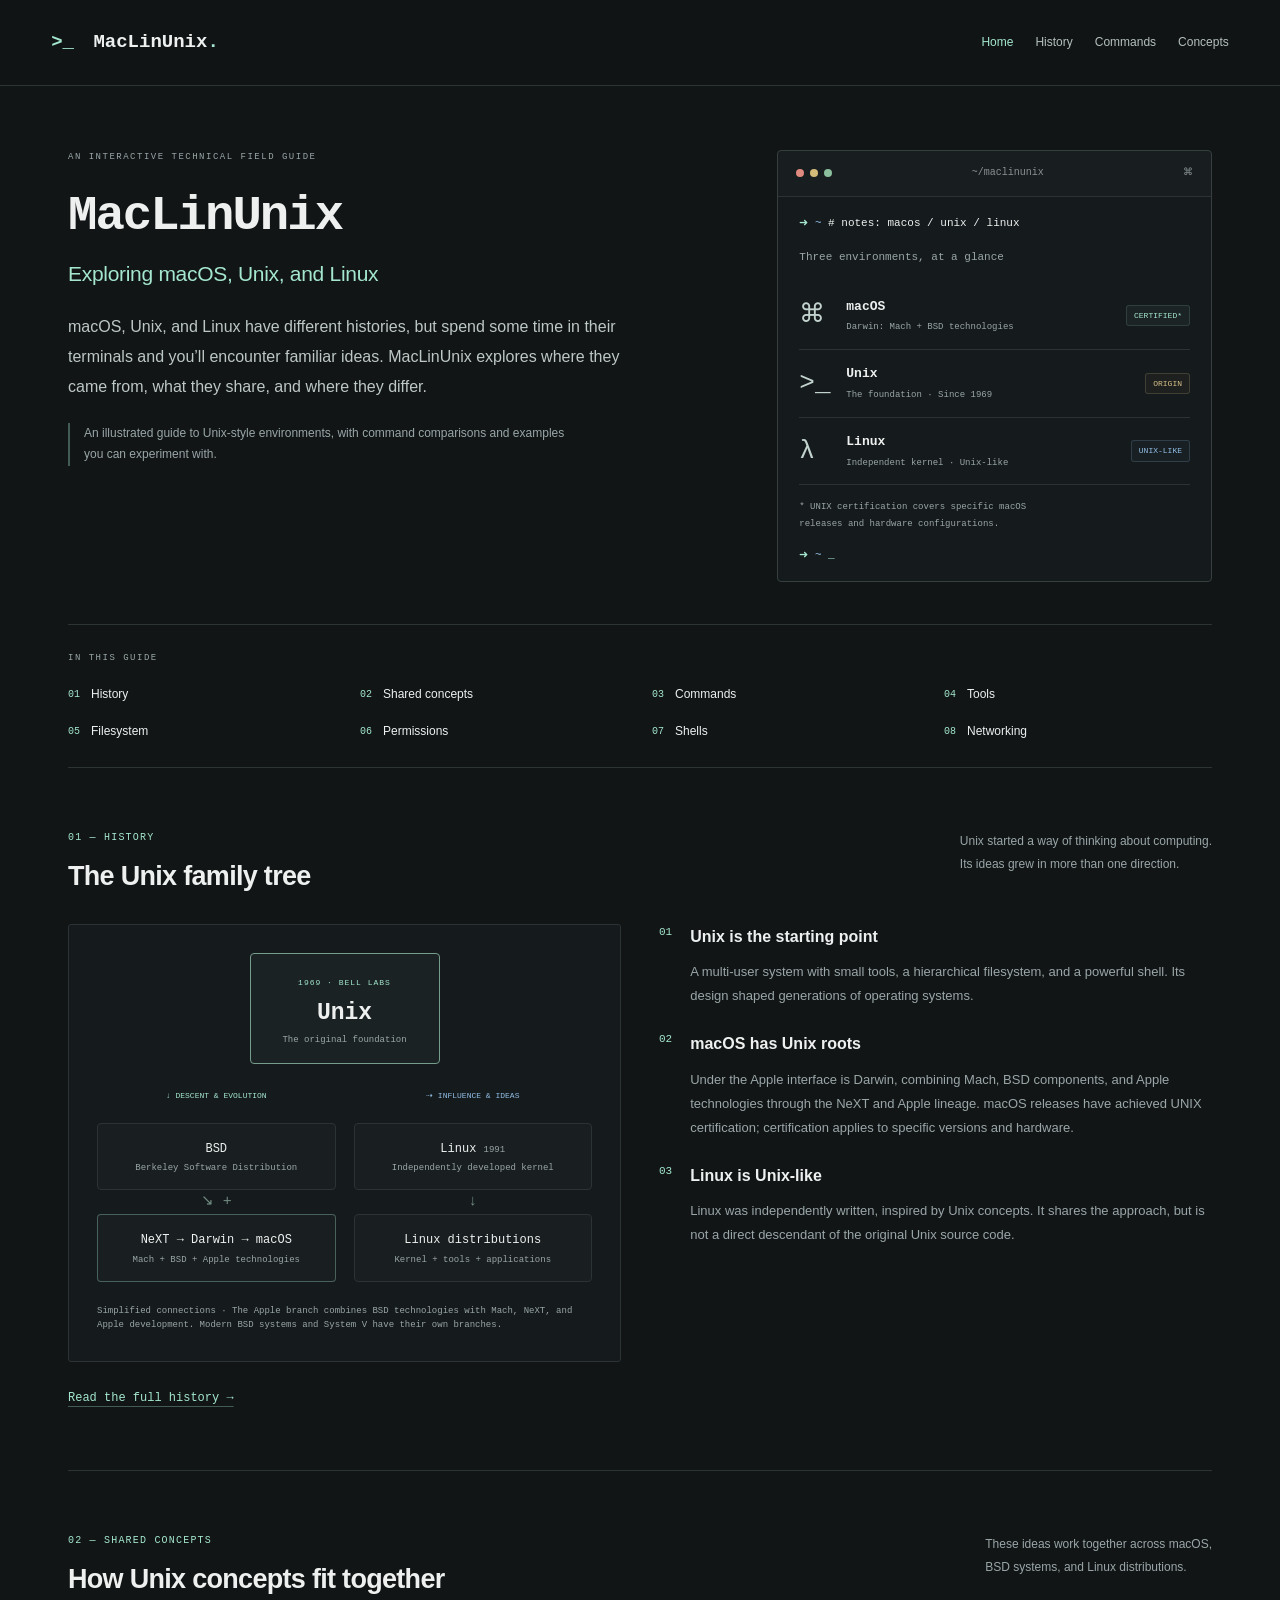
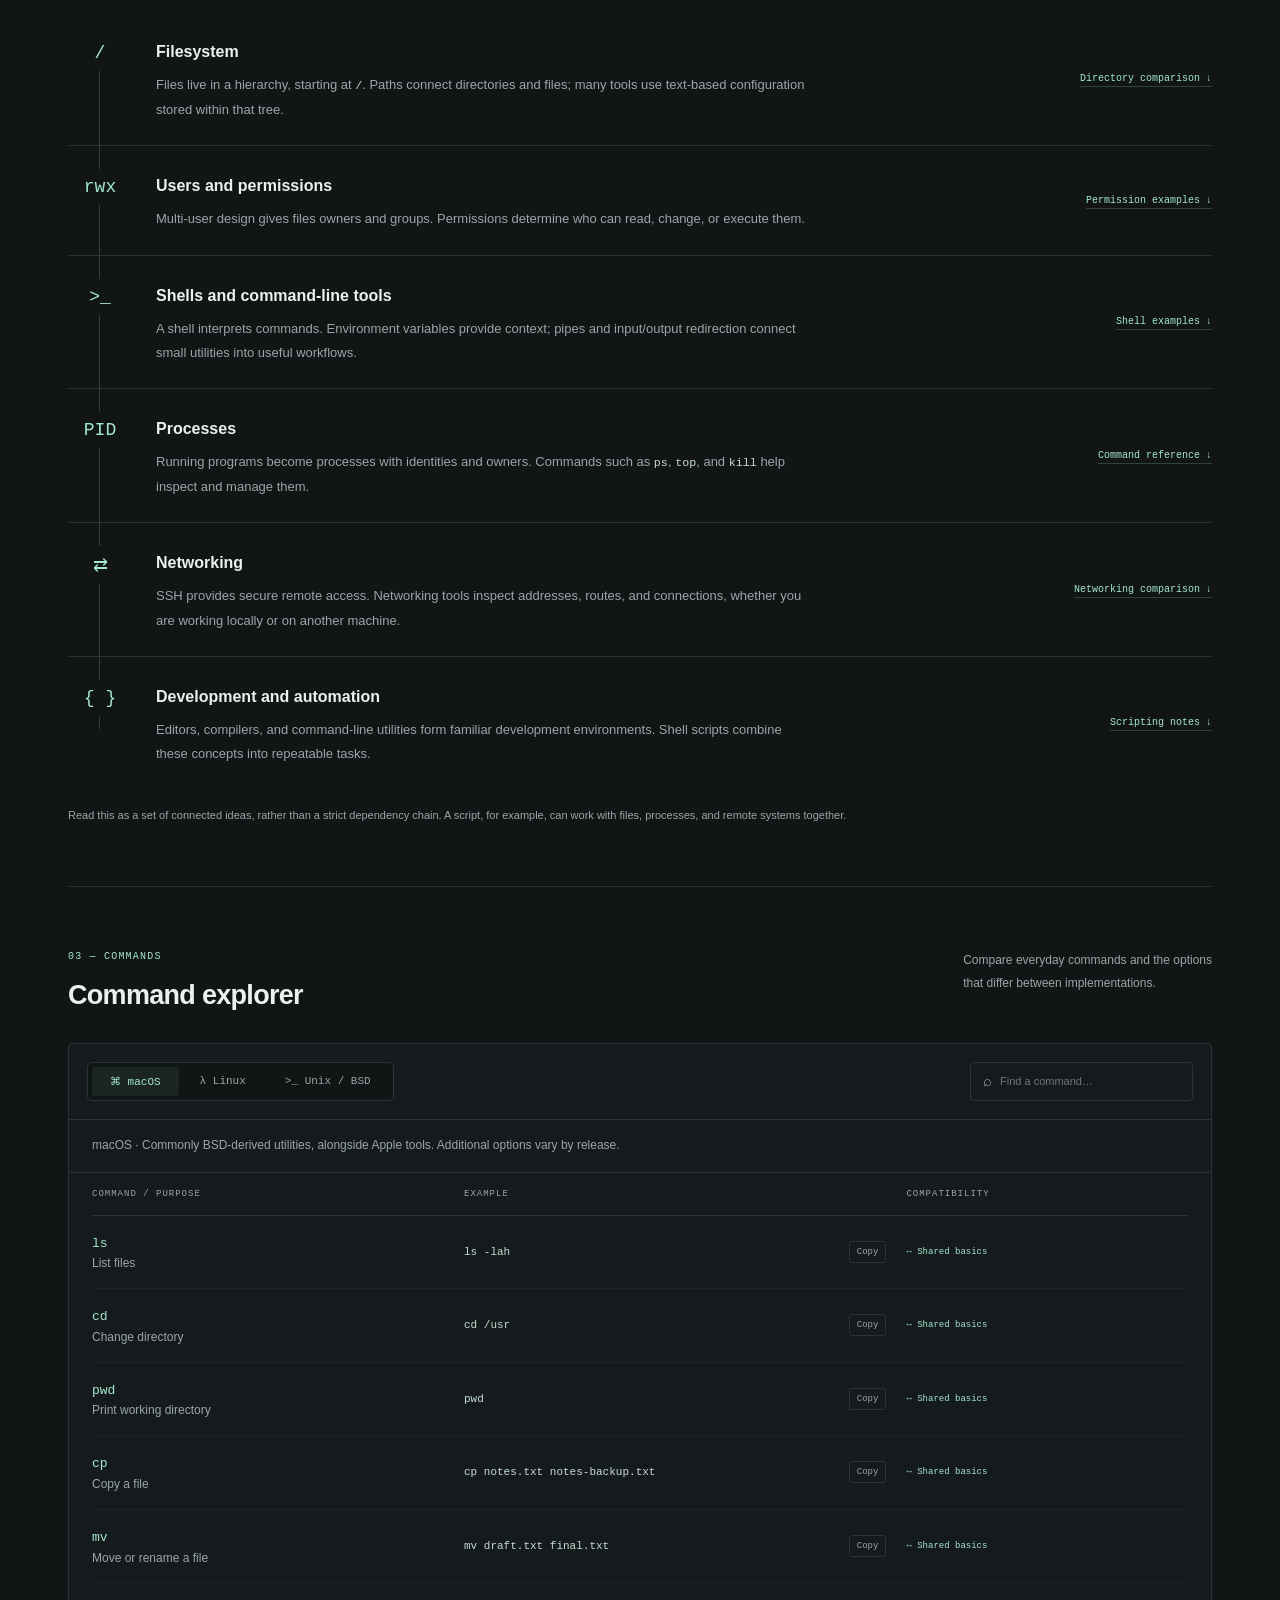
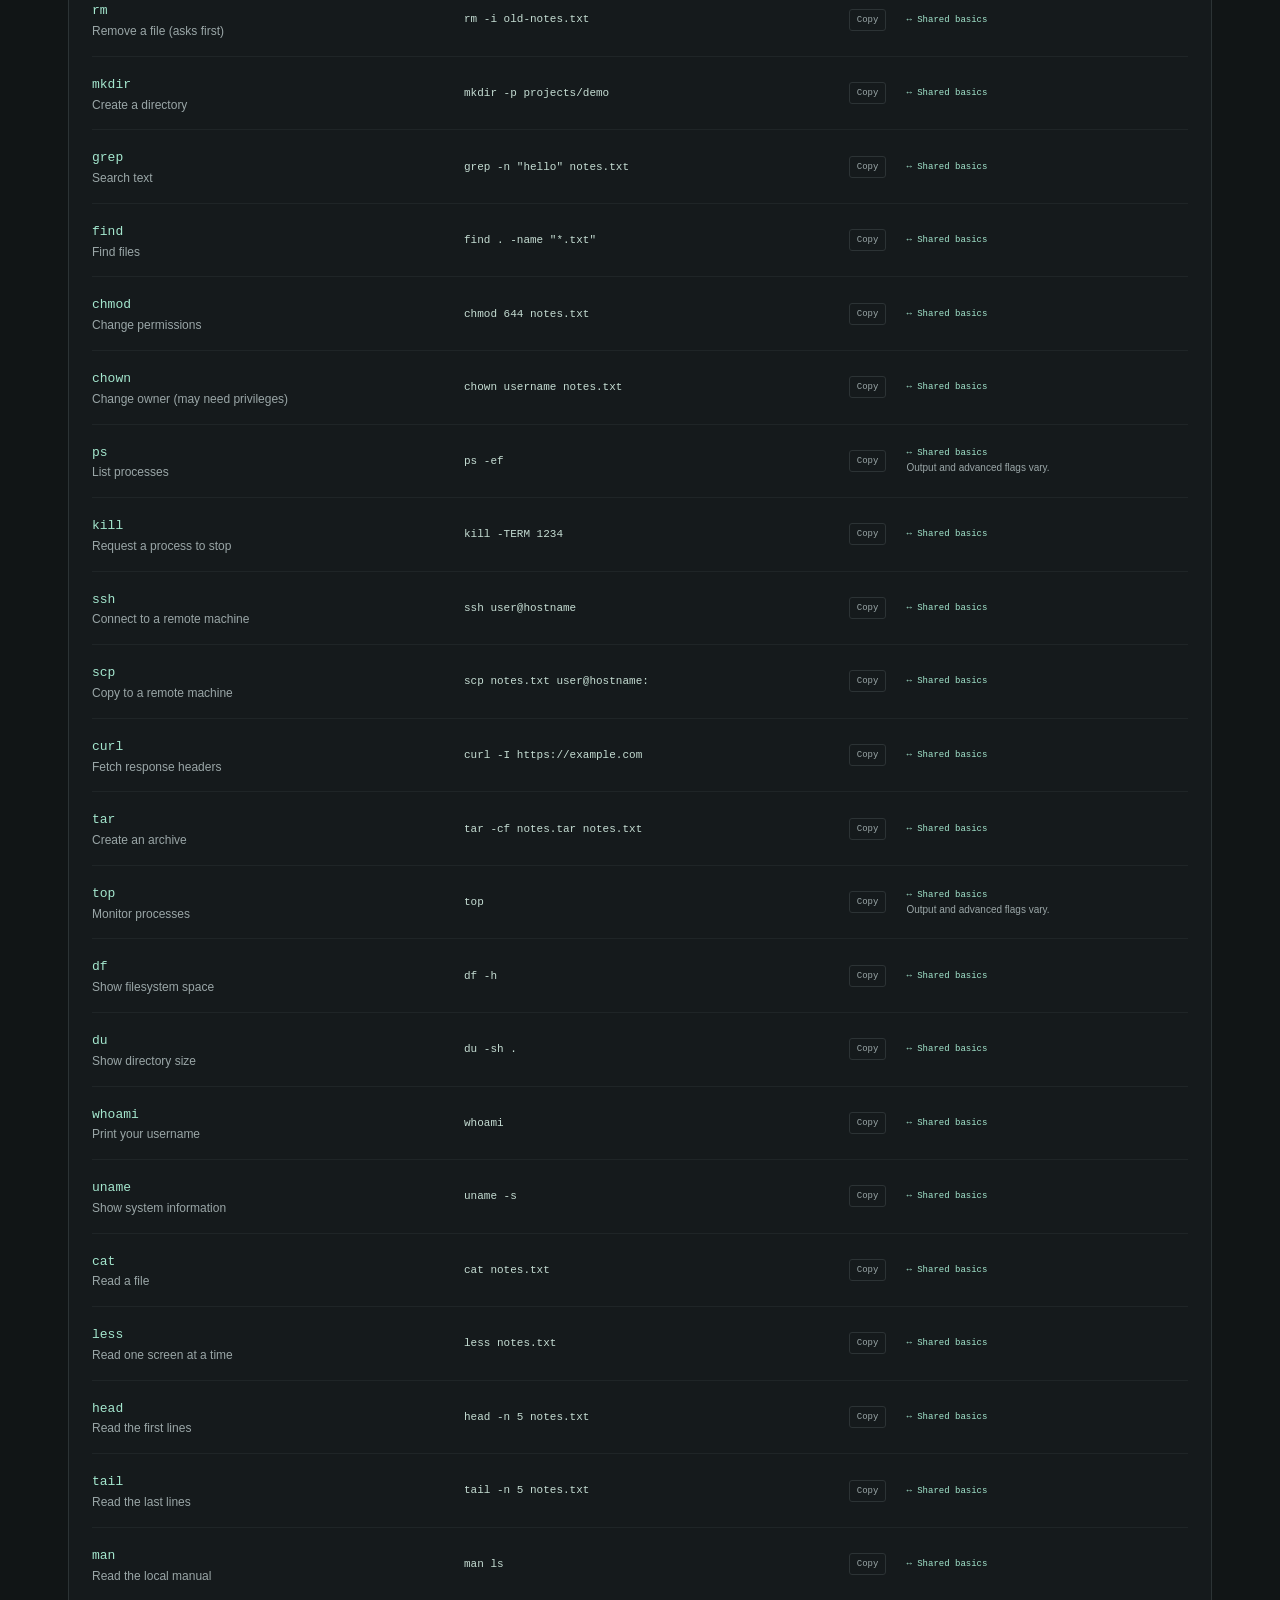
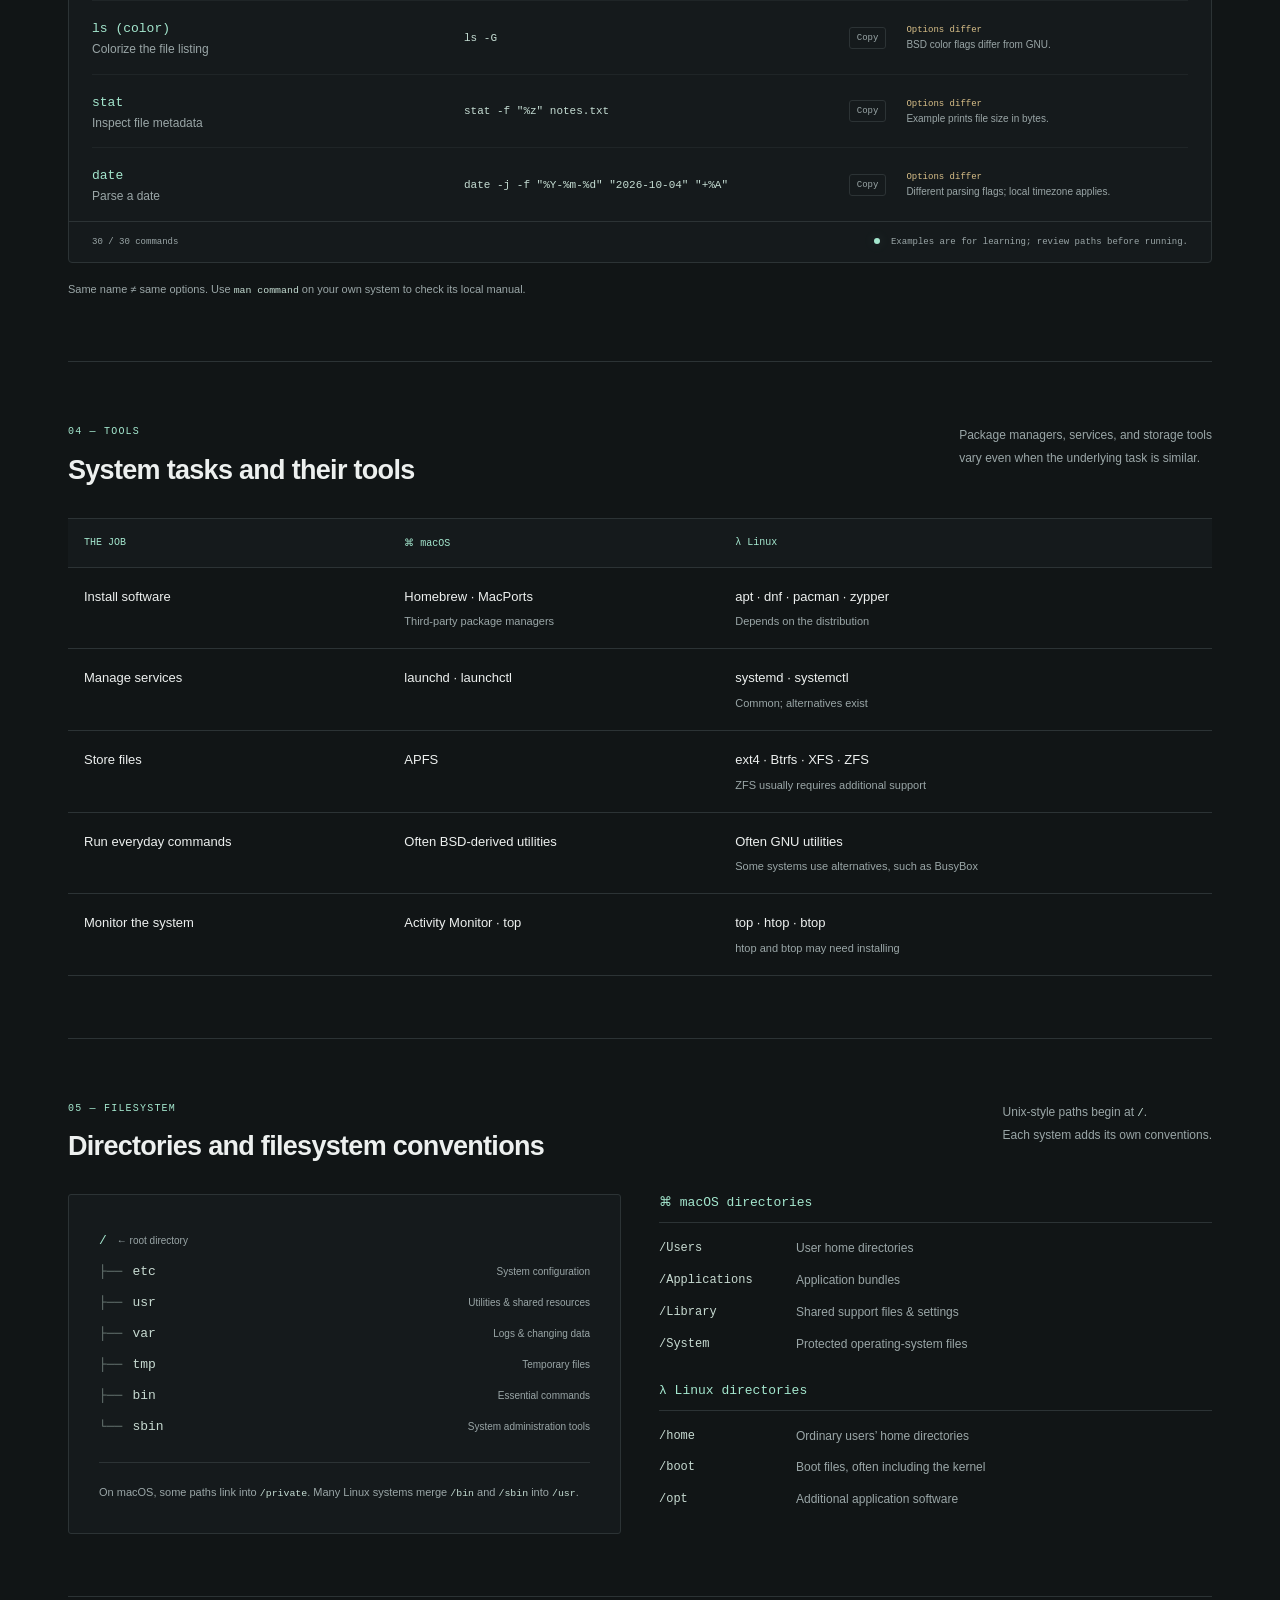
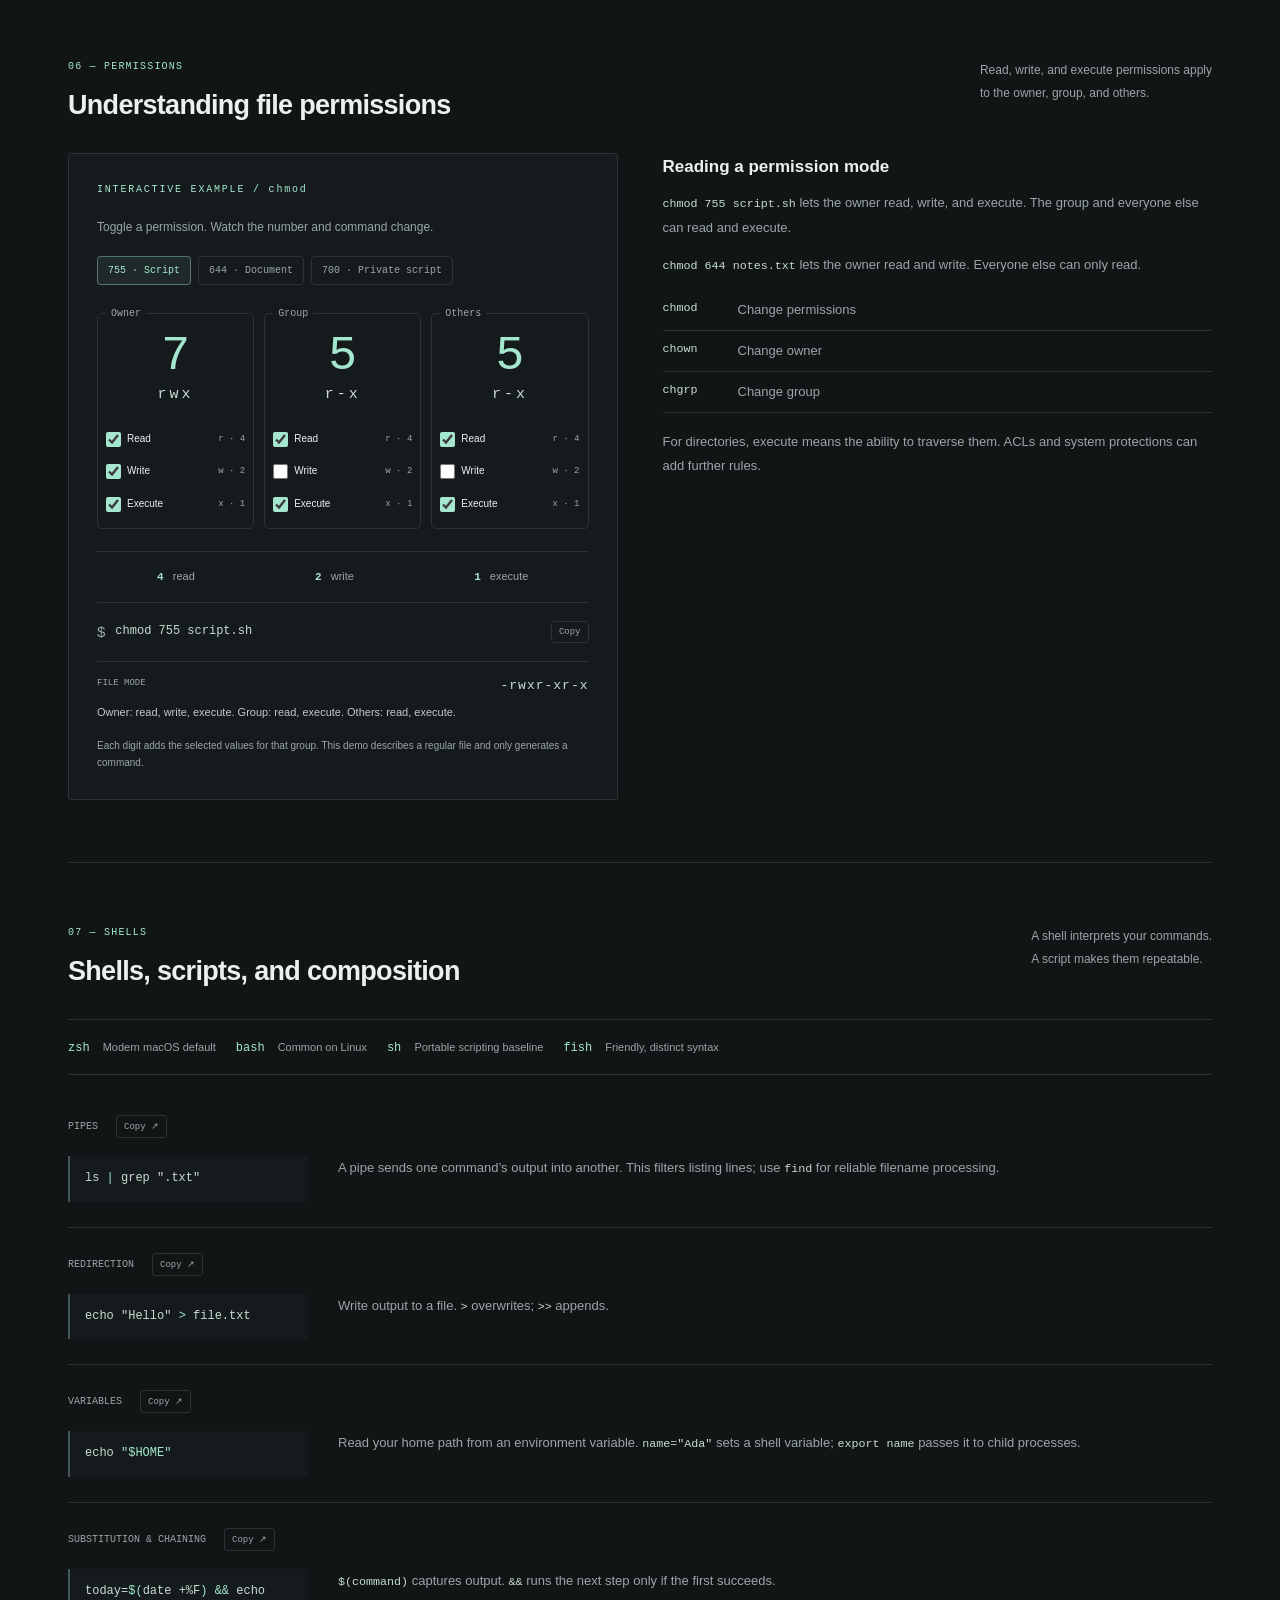
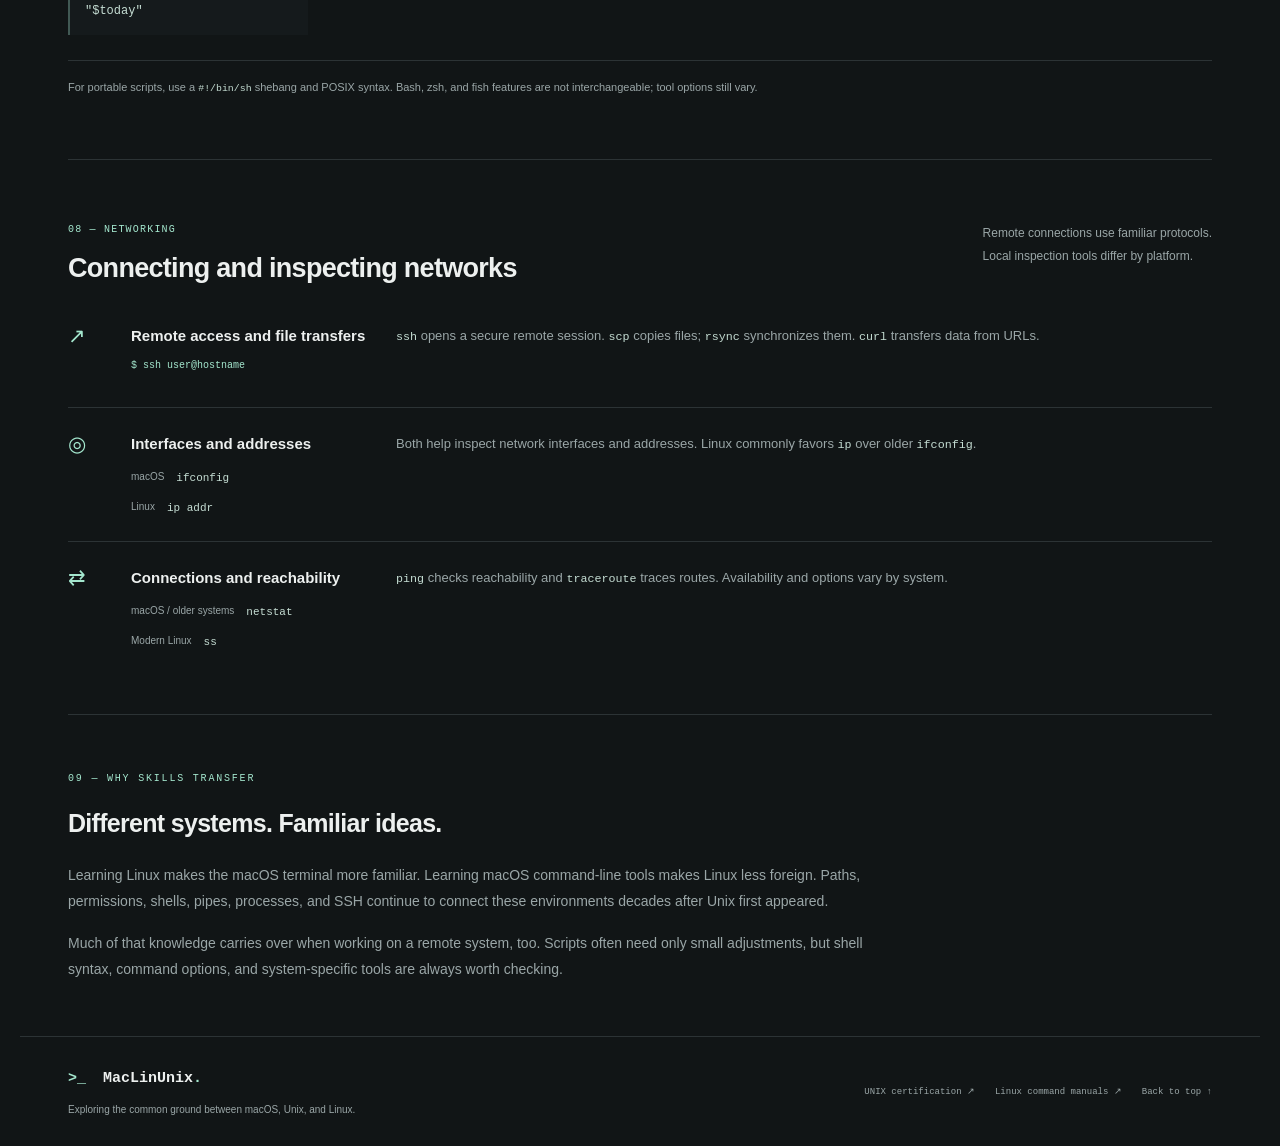
==== index.html @ 7e128a32 "Initial MacLinUnix site" ====
<!doctype html>
<html lang="en">
<head><meta charset="UTF-8"><meta name="viewport" content="width=device-width, initial-scale=1"><meta name="description" content="Explore the shared DNA of macOS, Unix, and Linux. An approachable guide to commands, filesystems, shells, and permissions."><title>MacLinUnix — Exploring macOS, Unix, and Linux</title><link rel="stylesheet" href="style.css"><script src="script.js" defer></script></head>
<body>
<a class="skip" href="#main">Skip to content</a>
<header><a class="brand" href="index.html"><span class="brand-icon">&gt;_</span> MacLinUnix<span class="brand-dot">.</span></a><button class="menu" aria-expanded="false" aria-controls="navigation">Menu <span>☰</span></button><nav id="navigation" aria-label="Main navigation"><a href="index.html" aria-current="page">Home</a><a href="history.html">History</a><a href="index.html#commands">Commands</a><a href="index.html#shared">Concepts</a></nav></header>
<main id="main">

<section id="home" class="hero"><div class="hero-copy"><p class="eyebrow">AN INTERACTIVE TECHNICAL FIELD GUIDE</p><h1>MacLinUnix</h1><p class="hero-subtitle">Exploring macOS, Unix, and Linux</p><p class="hero-description">macOS, Unix, and Linux have different histories, but spend some time in their terminals and you’ll encounter familiar ideas. MacLinUnix explores where they came from, what they share, and where they differ.</p><p class="intro-note">An illustrated guide to Unix-style environments, with command comparisons and examples you can experiment with.</p></div><div class="terminal"><div class="terminal-bar"><span class="traffic"><i></i><i></i><i></i></span><span>~/maclinunix</span><span>⌘</span></div><div class="terminal-content"><p><span class="mint">➜</span> <span class="blue">~</span> # notes: macos / unix / linux</p><p class="muted">Three environments, at a glance</p><div class="terminal-system"><span class="system-symbol">⌘</span><div><strong>macOS</strong><small>Darwin: Mach + BSD technologies</small></div><span class="tag">CERTIFIED*</span></div><div class="terminal-system"><span class="system-symbol">&gt;_</span><div><strong>Unix</strong><small>The foundation · Since 1969</small></div><span class="tag amber">ORIGIN</span></div><div class="terminal-system"><span class="system-symbol">λ</span><div><strong>Linux</strong><small>Independent kernel · Unix-like</small></div><span class="tag blue-tag">UNIX-LIKE</span></div><div class="terminal-result"><span class="muted">* UNIX certification covers specific macOS<br>  releases and hardware configurations.</span></div><p><span class="mint">➜</span> <span class="blue">~</span> <span class="cursor">_</span></p></div></div></section>

<nav class="guide-contents" aria-label="Guide chapters"><span class="contents-label">IN THIS GUIDE</span><ol><li><a href="#history"><span>01</span> History</a></li><li><a href="#shared"><span>02</span> Shared concepts</a></li><li><a href="#commands"><span>03</span> Commands</a></li><li><a href="#tools"><span>04</span> Tools</a></li><li><a href="#filesystem"><span>05</span> Filesystem</a></li><li><a href="#permissions"><span>06</span> Permissions</a></li><li><a href="#shells"><span>07</span> Shells</a></li><li><a href="#networking"><span>08</span> Networking</a></li></ol></nav>
<section id="history"><div class="section-heading"><div><p class="eyebrow">01 — HISTORY</p><h2>The Unix family tree</h2></div><p>Unix started a way of thinking about computing.<br>Its ideas grew in more than one direction.</p></div><div class="history-grid"><div class="family"><div class="tree-root"><span>1969 · BELL LABS</span><strong>Unix</strong><small>The original foundation</small></div><div class="tree-branches"><div class="branch"><span class="branch-label">↓ DESCENT & EVOLUTION</span><div class="tree-node"><strong>BSD</strong><small>Berkeley Software Distribution</small></div><div class="tree-arrow" aria-label="BSD technologies combined with Mach and Apple technologies">↘ +</div><div class="tree-node apple"><strong>NeXT → Darwin → macOS</strong><small>Mach + BSD + Apple technologies</small></div></div><div class="branch"><span class="branch-label dotted">⇢ INFLUENCE & IDEAS</span><div class="tree-node"><strong>Linux <span class="tiny">1991</span></strong><small>Independently developed kernel</small></div><div class="tree-arrow">↓</div><div class="tree-node"><strong>Linux distributions</strong><small>Kernel + tools + applications</small></div></div></div><p class="diagram-note">Simplified connections · The Apple branch combines BSD technologies with Mach, NeXT, and Apple development. Modern BSD systems and System V have their own branches.</p></div><div class="history-notes"><article><span class="number">01</span><div><h3>Unix is the starting point</h3><p>A multi-user system with small tools, a hierarchical filesystem, and a powerful shell. Its design shaped generations of operating systems.</p></div></article><article><span class="number">02</span><div><h3>macOS has Unix roots</h3><p>Under the Apple interface is Darwin, combining Mach, BSD components, and Apple technologies through the NeXT and Apple lineage. macOS releases have achieved UNIX certification; certification applies to specific versions and hardware.</p></div></article><article><span class="number">03</span><div><h3>Linux is Unix-like</h3><p>Linux was independently written, inspired by Unix concepts. It shares the approach, but is not a direct descendant of the original Unix source code.</p></div></article></div></div><p class="history-more"><a class="reading-link" href="history.html">Read the full history →</a></p></section>


<section id="shared"><div class="section-heading"><div><p class="eyebrow">02 — SHARED CONCEPTS</p><h2>How Unix concepts fit together</h2></div><p>These ideas work together across macOS,<br>BSD systems, and Linux distributions.</p></div><ol class="concept-flow"><li><span class="concept-mark" aria-hidden="true">/</span><div><h3>Filesystem</h3><p>Files live in a hierarchy, starting at <code>/</code>. Paths connect directories and files; many tools use text-based configuration stored within that tree.</p></div><a href="#filesystem">Directory comparison ↓</a></li><li><span class="concept-mark" aria-hidden="true">rwx</span><div><h3>Users and permissions</h3><p>Multi-user design gives files owners and groups. Permissions determine who can read, change, or execute them.</p></div><a href="#permissions">Permission examples ↓</a></li><li><span class="concept-mark" aria-hidden="true">&gt;_</span><div><h3>Shells and command-line tools</h3><p>A shell interprets commands. Environment variables provide context; pipes and input/output redirection connect small utilities into useful workflows.</p></div><a href="#shells">Shell examples ↓</a></li><li><span class="concept-mark" aria-hidden="true">PID</span><div><h3>Processes</h3><p>Running programs become processes with identities and owners. Commands such as <code>ps</code>, <code>top</code>, and <code>kill</code> help inspect and manage them.</p></div><a href="#commands">Command reference ↓</a></li><li><span class="concept-mark" aria-hidden="true">⇄</span><div><h3>Networking</h3><p>SSH provides secure remote access. Networking tools inspect addresses, routes, and connections, whether you are working locally or on another machine.</p></div><a href="#networking">Networking comparison ↓</a></li><li><span class="concept-mark" aria-hidden="true">{ }</span><div><h3>Development and automation</h3><p>Editors, compilers, and command-line utilities form familiar development environments. Shell scripts combine these concepts into repeatable tasks.</p></div><a href="#shells">Scripting notes ↓</a></li></ol><p class="footnote">Read this as a set of connected ideas, rather than a strict dependency chain. A script, for example, can work with files, processes, and remote systems together.</p></section>

<section id="commands"><div class="section-heading"><div><p class="eyebrow">03 — COMMANDS</p><h2>Command explorer</h2></div><p>Compare everyday commands and the options<br>that differ between implementations.</p></div><div class="command-panel"><div class="command-toolbar"><div class="tabs" role="tablist" aria-label="Operating system"><button role="tab" id="tab-macos" aria-selected="true" aria-controls="command-results" data-os="macos" tabindex="0">⌘ macOS</button><button role="tab" id="tab-linux" aria-selected="false" aria-controls="command-results" data-os="linux" tabindex="-1">λ Linux</button><button role="tab" id="tab-bsd" aria-selected="false" aria-controls="command-results" data-os="bsd" tabindex="-1">&gt;_ Unix / BSD</button></div><label class="search"><span>⌕</span><input type="search" id="command-search" placeholder="Find a command…" aria-label="Find a command"></label></div><div class="command-context" id="command-context"></div><div id="command-results" role="tabpanel" aria-labelledby="tab-macos" tabindex="0"><div class="command-table"><div class="table-head"><span>COMMAND / PURPOSE</span><span>EXAMPLE</span><span>COMPATIBILITY</span></div><div id="command-rows"></div></div></div><div class="command-bottom"><span id="command-count" aria-live="polite"></span><span><i class="status-dot"></i> Examples are for learning; review paths before running.</span></div></div><p class="footnote">Same name ≠ same options. Use <code>man command</code> on your own system to check its local manual.</p></section>


<section id="tools"><div class="section-heading"><div><p class="eyebrow">04 — TOOLS</p><h2>System tasks and their tools</h2></div><p>Package managers, services, and storage tools<br>vary even when the underlying task is similar.</p></div><div class="tool-table"><table><caption class="sr-only">macOS and Linux tools for common system tasks</caption><thead><tr><th scope="col">THE JOB</th><th scope="col">⌘ macOS</th><th scope="col">λ Linux</th></tr></thead><tbody><tr><th scope="row">Install software</th><td>Homebrew · MacPorts<small>Third-party package managers</small></td><td>apt · dnf · pacman · zypper<small>Depends on the distribution</small></td></tr><tr><th scope="row">Manage services</th><td>launchd · launchctl</td><td>systemd · systemctl<small>Common; alternatives exist</small></td></tr><tr><th scope="row">Store files</th><td>APFS</td><td>ext4 · Btrfs · XFS · ZFS<small>ZFS usually requires additional support</small></td></tr><tr><th scope="row">Run everyday commands</th><td>Often BSD-derived utilities</td><td>Often GNU utilities<small>Some systems use alternatives, such as BusyBox</small></td></tr><tr><th scope="row">Monitor the system</th><td>Activity Monitor · top</td><td>top · htop · btop<small>htop and btop may need installing</small></td></tr></tbody></table></div></section>


<section id="filesystem"><div class="section-heading"><div><p class="eyebrow">05 — FILESYSTEM</p><h2>Directories and filesystem conventions</h2></div><p>Unix-style paths begin at <code>/</code>.<br>Each system adds its own conventions.</p></div><div class="filesystem-grid"><div class="file-tree"><p><span class="mint">/</span> <span class="muted">← root directory</span></p><p>├── <b>etc</b><span>System configuration</span></p><p>├── <b>usr</b><span>Utilities & shared resources</span></p><p>├── <b>var</b><span>Logs & changing data</span></p><p>├── <b>tmp</b><span>Temporary files</span></p><p>├── <b>bin</b><span>Essential commands</span></p><p>└── <b>sbin</b><span>System administration tools</span></p><div class="file-note">On macOS, some paths link into <code>/private</code>. Many Linux systems merge <code>/bin</code> and <code>/sbin</code> into <code>/usr</code>.</div></div><div class="path-comparison"><article class="reference-block"><h3>⌘ macOS directories</h3><dl><dt>/Users</dt><dd>User home directories</dd><dt>/Applications</dt><dd>Application bundles</dd><dt>/Library</dt><dd>Shared support files & settings</dd><dt>/System</dt><dd>Protected operating-system files</dd></dl></article><article class="reference-block"><h3>λ Linux directories</h3><dl><dt>/home</dt><dd>Ordinary users’ home directories</dd><dt>/boot</dt><dd>Boot files, often including the kernel</dd><dt>/opt</dt><dd>Additional application software</dd></dl></article></div></div></section>


<section id="permissions"><div class="section-heading"><div><p class="eyebrow">06 — PERMISSIONS</p><h2>Understanding file permissions</h2></div><p>Read, write, and execute permissions apply<br>to the owner, group, and others.</p></div><div class="permissions-grid"><div class="permission-demo permission-sandbox"><p class="eyebrow">INTERACTIVE EXAMPLE / chmod</p><p class="sandbox-intro">Toggle a permission. Watch the number and command change.</p><div class="permission-presets" role="group" aria-label="Permission presets"><button type="button" data-mode="755" aria-pressed="true">755 · Script</button><button type="button" data-mode="644" aria-pressed="false">644 · Document</button><button type="button" data-mode="700" aria-pressed="false">700 · Private script</button></div><div class="permission-controls"><fieldset><legend>Owner</legend><div class="permission-value"><strong id="owner-digit">7</strong><code id="owner-letters">rwx</code></div><label><input type="checkbox" data-permission="owner" value="4" checked><span>Read</span><code>r · 4</code></label><label><input type="checkbox" data-permission="owner" value="2" checked><span>Write</span><code>w · 2</code></label><label><input type="checkbox" data-permission="owner" value="1" checked><span>Execute</span><code>x · 1</code></label></fieldset><fieldset><legend>Group</legend><div class="permission-value"><strong id="group-digit">5</strong><code id="group-letters">r-x</code></div><label><input type="checkbox" data-permission="group" value="4" checked><span>Read</span><code>r · 4</code></label><label><input type="checkbox" data-permission="group" value="2"><span>Write</span><code>w · 2</code></label><label><input type="checkbox" data-permission="group" value="1" checked><span>Execute</span><code>x · 1</code></label></fieldset><fieldset><legend>Others</legend><div class="permission-value"><strong id="others-digit">5</strong><code id="others-letters">r-x</code></div><label><input type="checkbox" data-permission="others" value="4" checked><span>Read</span><code>r · 4</code></label><label><input type="checkbox" data-permission="others" value="2"><span>Write</span><code>w · 2</code></label><label><input type="checkbox" data-permission="others" value="1" checked><span>Execute</span><code>x · 1</code></label></fieldset></div><div class="permission-key"><span><b>4</b> read</span><span><b>2</b> write</span><span><b>1</b> execute</span></div><div class="permission-output"><span class="muted" aria-hidden="true">$</span><code id="permission-command">chmod 755 script.sh</code><button type="button" class="copy" id="permission-copy" data-copy="chmod 755 script.sh" aria-label="Copy current chmod command">Copy</button></div><div id="permission-feedback" role="status" aria-live="polite" aria-atomic="true"><p class="permission-symbolic"><span>FILE MODE</span> <code id="permission-symbolic">-rwxr-xr-x</code></p><p id="permission-summary">Owner: read, write, execute. Group: read, execute. Others: read, execute.</p></div><p class="sandbox-note">Each digit adds the selected values for that group. This demo describes a regular file and only generates a command.</p><noscript><p class="sandbox-note">Enable JavaScript to update the preview. The example above shows 755.</p></noscript></div><div class="permission-copy"><h3>Reading a permission mode</h3><p><code>chmod 755 script.sh</code> lets the owner read, write, and execute. The group and everyone else can read and execute.</p><p><code>chmod 644 notes.txt</code> lets the owner read and write. Everyone else can only read.</p><div class="mini-commands"><p><code>chmod</code><span>Change permissions</span></p><p><code>chown</code><span>Change owner</span></p><p><code>chgrp</code><span>Change group</span></p></div><p class="footnote">For directories, execute means the ability to traverse them. ACLs and system protections can add further rules.</p></div></div></section>


<section id="shells"><div class="section-heading"><div><p class="eyebrow">07 — SHELLS</p><h2>Shells, scripts, and composition</h2></div><p>A shell interprets your commands.<br>A script makes them repeatable.</p></div><div class="shell-chips"><span><b>zsh</b> Modern macOS default</span><span><b>bash</b> Common on Linux</span><span><b>sh</b> Portable scripting baseline</span><span><b>fish</b> Friendly, distinct syntax</span></div><div class="shell-grid"><article class="code-card"><div><span>PIPES</span><button class="copy" data-copy='ls | grep ".txt"' aria-label="Copy pipe example">Copy ↗</button></div><code>ls <b>|</b> grep ".txt"</code><p>A pipe sends one command’s output into another. This filters listing lines; use <code>find</code> for reliable filename processing.</p></article><article class="code-card"><div><span>REDIRECTION</span><button class="copy" data-copy='echo "Hello" > file.txt' aria-label="Copy redirect example">Copy ↗</button></div><code>echo "Hello" <b>&gt;</b> file.txt</code><p>Write output to a file. <code>&gt;</code> overwrites; <code>&gt;&gt;</code> appends.</p></article><article class="code-card"><div><span>VARIABLES</span><button class="copy" data-copy='echo "$HOME"' aria-label="Copy environment variable example">Copy ↗</button></div><code>echo <b>"$HOME"</b></code><p>Read your home path from an environment variable. <code>name="Ada"</code> sets a shell variable; <code>export name</code> passes it to child processes.</p></article><article class="code-card"><div><span>SUBSTITUTION & CHAINING</span><button class="copy" data-copy='today=$(date +%F) && echo "$today"' aria-label="Copy command substitution example">Copy ↗</button></div><code>today=<b>$(</b>date +%F<b>)</b> <b>&amp;&amp;</b> echo "$today"</code><p><code>$(command)</code> captures output. <code>&amp;&amp;</code> runs the next step only if the first succeeds.</p></article></div><p class="footnote">For portable scripts, use a <code>#!/bin/sh</code> shebang and POSIX syntax. Bash, zsh, and fish features are not interchangeable; tool options still vary.</p></section>


<section id="networking"><div class="section-heading"><div><p class="eyebrow">08 — NETWORKING</p><h2>Connecting and inspecting networks</h2></div><p>Remote connections use familiar protocols.<br>Local inspection tools differ by platform.</p></div><div class="network-reference"><article class="reference-block"><span class="card-icon">↗</span><h3>Remote access and file transfers</h3><p><code>ssh</code> opens a secure remote session. <code>scp</code> copies files; <code>rsync</code> synchronizes them. <code>curl</code> transfers data from URLs.</p><div class="network-example">$ ssh user@hostname</div></article><article class="reference-block"><span class="card-icon">◎</span><h3>Interfaces and addresses</h3><div class="network-pair"><span>macOS</span><code>ifconfig</code></div><div class="network-pair"><span>Linux</span><code>ip addr</code></div><p>Both help inspect network interfaces and addresses. Linux commonly favors <code>ip</code> over older <code>ifconfig</code>.</p></article><article class="reference-block"><span class="card-icon">⇄</span><h3>Connections and reachability</h3><div class="network-pair"><span>macOS / older systems</span><code>netstat</code></div><div class="network-pair"><span>Modern Linux</span><code>ss</code></div><p><code>ping</code> checks reachability and <code>traceroute</code> traces routes. Availability and options vary by system.</p></article></div></section>


<section id="transfer" class="guide-conclusion"><p class="eyebrow">09 — WHY SKILLS TRANSFER</p><h2>Different systems. Familiar ideas.</h2><p>Learning Linux makes the macOS terminal more familiar. Learning macOS command-line tools makes Linux less foreign. Paths, permissions, shells, pipes, processes, and SSH continue to connect these environments decades after Unix first appeared.</p><p>Much of that knowledge carries over when working on a remote system, too. Scripts often need only small adjustments, but shell syntax, command options, and system-specific tools are always worth checking.</p></section>

</main><footer><div><a class="brand" href="#home"><span class="brand-icon">&gt;_</span> MacLinUnix<span class="brand-dot">.</span></a><p>Exploring the common ground between macOS, Unix, and Linux.</p></div><div class="footer-links"><a href="https://www.opengroup.org/openbrand/register/">UNIX certification ↗</a><a href="https://man7.org/linux/man-pages/dir_section_1.html" target="_blank" rel="noopener noreferrer">Linux command manuals ↗<span class="sr-only"> (opens in a new tab)</span></a><a href="#home">Back to top ↑</a></div></footer><div id="copy-status" class="toast" role="status" aria-live="polite"></div>
</body></html>
---- style.css ----
/* Self-contained, responsive exhibit. No fonts or assets need a network request. */
:root{--bg:#111516;--panel:#191e20;--panel2:#151a1c;--line:#2c3335;--text:#edf0ef;--muted:#9aa6a7;--mint:#a4e7ce;--blue:#92bfe7;--amber:#d8bf88;--mono:ui-monospace,SFMono-Regular,Menlo,Consolas,monospace;--sans:Inter,-apple-system,BlinkMacSystemFont,"Segoe UI",sans-serif}
*{box-sizing:border-box}
html{scroll-behavior:smooth;scroll-padding-top:100px}
body{margin:0;background:var(--bg);color:var(--text);font-family:var(--sans);font-size:15px;line-height:1.65}
a{color:inherit;text-decoration:none}
button,input{font:inherit}
button,a,input{touch-action:manipulation}
button{cursor:pointer}
a:focus-visible,button:focus-visible,input:focus-visible,[tabindex]:focus-visible{outline:2px solid var(--mint);outline-offset:5px}
header{height:86px;border-bottom:1px solid var(--line);display:flex;align-items:center;justify-content:space-between;gap:22px;padding:0 max(4vw,24px);position:sticky;top:0;background:#111516f5;backdrop-filter:blur(16px);z-index:10}
.brand{font-family:var(--mono);font-weight:700;font-size:19px;white-space:nowrap}
.brand-icon{color:var(--mint);margin-right:8px}
.brand-dot{color:var(--mint)}
nav{display:flex;gap:24px;font-size:12px;color:#b4bfbe}
nav a:hover,nav a.active{color:var(--mint)}
.nav-cta{font-size:12px;border:1px solid var(--line);padding:9px 14px;border-radius:5px}
.nav-cta span{margin-left:18px;color:var(--mint)}
.menu{display:none}
.skip{position:fixed;top:-100px;left:20px;background:var(--mint);color:var(--bg);padding:12px;z-index:30}
.skip:focus{top:10px}
main{max-width:1240px;margin:auto;padding:0 48px}
section{padding:82px 0;border-bottom:1px solid var(--line)}
.hero{padding:90px 0 64px;display:grid;grid-template-columns:1.1fr 1fr;gap:60px;align-items:center;border:0}
.eyebrow{font-family:var(--mono);font-size:10px;letter-spacing:1.8px;color:var(--mint);margin:0 0 20px;display:flex;align-items:center;gap:9px}
.status-dot{display:inline-block;width:6px;height:6px;border-radius:50%;background:var(--mint);box-shadow:0 0 12px #a4e7ce30}
h1{font-size:clamp(38px,4.2vw,58px);letter-spacing:-2.5px;line-height:1.12;margin:0 0 24px;font-weight:650}
h1 span{color:var(--mint)}
.hero-description{color:var(--muted);max-width:450px;font-size:15px;line-height:1.8}
.hero-actions{display:flex;align-items:center;gap:26px;margin-top:32px}
.button{display:inline-flex;align-items:center;gap:28px;padding:12px 18px;border-radius:4px;font-size:12px;font-weight:650}
.primary{background:var(--mint);color:#14251e}
.primary:hover{background:#bdf1df;transform:translateY(-2px)}
.text-link{font-size:12px}
.text-link span{color:var(--mint);margin-left:10px}
.hero-foot{display:flex;gap:25px;font:10px var(--mono);color:#82918e;margin-top:42px}
.hero-foot span:first-child{color:var(--mint)}
.terminal{border:1px solid #35403e;border-radius:9px;background:linear-gradient(130deg,#1c2524,#161b1d);box-shadow:0 24px 60px #0003;font-family:var(--mono);font-size:12px;overflow:hidden}
.terminal-bar{display:flex;justify-content:space-between;align-items:center;padding:14px 18px;background:#ffffff03;border-bottom:1px solid var(--line);color:#899390;font-size:10px}
.traffic{display:flex;gap:6px}
.traffic i{height:8px;width:8px;border-radius:50%;background:#e18a80}
.traffic i:nth-child(2){background:#d5bb79}
.traffic i:nth-child(3){background:#8bbf9d}
.terminal-content{padding:19px 25px}
.terminal-content>p{margin:0 0 16px}
.mint{color:var(--mint)}
.blue{color:var(--blue)}
.muted{color:var(--muted)}
.terminal-system{display:flex;align-items:center;gap:15px;border-bottom:1px solid var(--line);padding:17px 0}
.system-symbol{width:32px;font-size:26px;color:#c2d2cd}
.terminal-system strong{font-size:13px;display:block}
.terminal-system small{display:block;font-size:10px;color:var(--muted);margin-top:3px}
.tag{margin-left:auto;color:var(--mint);font-size:8px;background:#a4e7ce0c;padding:3px 7px;border:1px solid #a4e7ce24;border-radius:3px}
.amber{color:var(--amber);background:#d8bf880a;border-color:#d8bf8830}
.blue-tag{color:var(--blue);background:#92bfe709;border-color:#92bfe730}
.terminal-result{padding:18px 0;color:#b2c1ba;font-size:10px;line-height:2}
.terminal-content>p:last-child{margin:0}
.cursor{color:var(--mint)}
.concept-strip{display:flex;justify-content:space-between;align-items:center;border-top:1px solid var(--line);border-bottom:1px solid var(--line);padding:22px 0;font:11px var(--mono);color:var(--muted)}
.concept-strip>span:first-child{font-size:9px;letter-spacing:1px}
.concept-strip b{color:var(--mint);font-size:17px;margin-right:9px}
.section-heading{display:flex;justify-content:space-between;align-items:end;margin-bottom:34px;gap:30px}
.section-heading .eyebrow{margin-bottom:12px}
h2{font-size:32px;font-weight:600;line-height:1.2;letter-spacing:-1px;margin:0}
.section-heading>p{color:var(--muted);font-size:12px;margin:0}
h3{font-size:15px;margin:0 0 10px;font-weight:600}
p{margin-top:0}
.history-grid{display:grid;grid-template-columns:1.15fr 1fr;gap:45px}
.family{padding:28px;background:var(--panel2);border:1px solid var(--line);border-radius:7px;text-align:center;font-family:var(--mono)}
.tree-root{margin:0 auto 16px;max-width:190px;padding:16px;border:1px solid #769c8c;background:#a4e7ce09;border-radius:4px}
.tree-root span{font-size:8px;letter-spacing:1px;color:var(--mint)}
.tree-root strong{display:block;font-size:23px}
.family small{display:block;font-size:9px;color:var(--muted)}
.tree-branches{display:grid;grid-template-columns:1fr 1fr;gap:18px}
.branch-label{font-size:8px;display:block;margin:9px 0 20px;color:var(--mint)}
.dotted{color:var(--blue)}
.tree-node{border:1px solid var(--line);border-radius:4px;padding:13px 6px;background:var(--panel)}
.tree-node strong{font-size:12px;font-weight:500}
.apple{border-color:#a4e7ce55}
.tree-arrow{color:#708a80;height:24px}
.tiny{color:var(--muted);font-size:9px}
.diagram-note{font-size:9px;color:var(--muted);line-height:1.6;margin:22px 0 0;text-align:left}
.history-notes article{display:flex;gap:18px;margin-bottom:23px}
.number{font:11px var(--mono);color:var(--mint);padding-top:2px}
.history-notes p{font-size:12px;color:var(--muted);margin:0}
.dna-grid{display:grid;grid-template-columns:repeat(3,1fr);gap:16px}
.card{border:1px solid var(--line);background:var(--panel2);border-radius:6px;padding:25px;transition:border-color .2s,transform .2s}
.card:hover{border-color:#607b70;transform:translateY(-3px)}
.card-icon{display:block;color:var(--mint);font:23px var(--mono);height:46px}
.card p{font-size:12px;color:var(--muted);margin:0 0 18px}
.chips{display:flex;gap:6px;flex-wrap:wrap}
.chips span{font:9px var(--mono);color:#a9b6b2;background:#ffffff04;border:1px solid var(--line);border-radius:3px;padding:4px 7px}
code{font-family:var(--mono);font-size:.9em;color:#c5ddd3}
.command-panel{border:1px solid var(--line);border-radius:7px;overflow:hidden;background:var(--panel2)}
.command-toolbar{padding:18px;display:flex;justify-content:space-between;border-bottom:1px solid var(--line);gap:20px}
.tabs{display:flex;background:#101516;border:1px solid var(--line);border-radius:5px;padding:4px;gap:3px}
.tabs button{background:none;border:none;color:var(--muted);padding:8px 18px;font:11px var(--mono);border-radius:3px}
.tabs button[aria-selected=true]{color:var(--mint);background:#a4e7ce13}
.search{display:flex;align-items:center;border:1px solid var(--line);border-radius:4px;padding:0 12px;gap:8px;color:var(--muted)}
.search input{border:0;outline:none;background:none;color:var(--text);font-size:11px;width:180px;padding:8px 0}
.command-context{padding:16px 23px;font-size:11px;color:var(--muted);border-bottom:1px solid var(--line)}
.command-table{padding:0 23px}
.table-head,.command-row{display:grid;grid-template-columns:1fr 1.2fr .8fr;gap:20px;align-items:center}
.table-head{font:9px var(--mono);letter-spacing:1px;color:var(--muted);padding:16px 0;border-bottom:1px solid var(--line)}
.command-row{padding:14px 0;border-bottom:1px solid #2c333575}
.command-row:last-child{border:0}
.command-name strong{font:13px var(--mono);color:var(--mint)}
.command-name small{display:block;font-size:11px;color:var(--muted)}
.command-example{display:flex;align-items:center;justify-content:space-between;gap:10px}
.command-example code{font-size:11px}
.copy{background:none;border:1px solid var(--line);border-radius:3px;color:var(--muted);font:9px var(--mono);padding:5px 7px}
.copy:hover{color:var(--mint);border-color:var(--mint)}
.compat{font:9px var(--mono);color:var(--mint)}
.compat.different{color:var(--amber)}
.compat small{display:block;font:10px var(--sans);color:var(--muted);margin-top:4px}
.command-bottom{display:flex;justify-content:space-between;gap:20px;padding:15px 23px;border-top:1px solid var(--line);font:9px var(--mono);color:var(--muted)}
.command-bottom .status-dot{margin-right:6px}
.footnote{color:var(--muted);font-size:11px;margin:17px 0 0}
.empty{padding:30px;color:var(--muted);text-align:center}
.tool-table{border:1px solid var(--line);border-radius:6px;overflow:hidden}
.tool-row{display:grid;grid-template-columns:.8fr 1fr 1.2fr;gap:20px;padding:20px 24px;border-bottom:1px solid var(--line);font-size:12px;background:var(--panel2)}
.tool-row:last-child{border:0}
.tool-head{font:10px var(--mono);color:var(--mint);background:var(--panel)}
.tool-row strong{font-weight:500}
.tool-row small{display:block;color:var(--muted);font-size:10px;margin-top:4px}
.filesystem-grid{display:grid;grid-template-columns:1fr 1fr;gap:22px}
.file-tree{background:var(--panel2);border:1px solid var(--line);border-radius:6px;padding:30px;font:13px var(--mono)}
.file-tree>p{display:flex;align-items:center;gap:10px;padding:8px 0;margin:0;color:#6b7b76}
.file-tree b{color:#c7dad1;font-weight:400;min-width:50px}
.file-tree>p>span:last-child{font:10px var(--sans);color:var(--muted);margin-left:auto}
.file-tree>p:first-child>span:last-child{margin-left:0}
.file-note{border-top:1px solid var(--line);padding-top:20px;margin-top:20px;color:var(--muted);font:11px/1.8 var(--sans)}
.path-cards{display:grid;gap:16px}
.path-cards h3{font-family:var(--mono);font-size:12px;color:var(--mint);margin-bottom:18px}
dl{display:grid;grid-template-columns:125px 1fr;gap:8px;margin:0;font-size:11px}
dt{font-family:var(--mono);color:#c7dad1}
dd{margin:0;color:var(--muted)}
.permissions-grid{display:grid;grid-template-columns:1fr 1fr;gap:45px}
.permission-demo{background:var(--panel2);border:1px solid var(--line);border-radius:6px;padding:28px}
.digits{display:grid;grid-template-columns:repeat(3,1fr);text-align:center;padding:5px 0 25px}
.digits strong{font:65px var(--mono);color:var(--mint);display:block}
.digits code{display:block;font-size:17px;letter-spacing:5px}
.digits span{display:block;font:9px var(--mono);letter-spacing:1px;color:var(--muted);margin-top:10px}
.permission-key{display:flex;justify-content:space-around;border-top:1px solid var(--line);border-bottom:1px solid var(--line);padding:15px 0;font-size:11px;color:var(--muted)}
.permission-key b{color:var(--mint);font-family:var(--mono);margin-right:6px}
.permission-demo>p:last-child{color:var(--muted);font-size:11px;margin:18px 0 0}
.permission-copy p{font-size:12px;color:var(--muted)}
.mini-commands p{display:flex;gap:25px;border-bottom:1px solid var(--line);padding:8px 0;margin:0}
.mini-commands code{width:50px}
.shell-chips{display:flex;gap:12px;flex-wrap:wrap;margin-bottom:24px}
.shell-chips span{padding:8px 14px;border:1px solid var(--line);border-radius:4px;font-size:10px;color:var(--muted)}
.shell-chips b{color:var(--mint);font:12px var(--mono);margin-right:10px}
.shell-grid{display:grid;grid-template-columns:1fr 1fr;gap:16px}
.code-card{padding:24px;border:1px solid var(--line);border-radius:5px;background:var(--panel2)}
.code-card>div{display:flex;justify-content:space-between;align-items:center;font:9px var(--mono);color:var(--muted);margin-bottom:23px}
.code-card>code{font-size:13px}
.code-card b{color:var(--mint);font-weight:400}
.code-card p{color:var(--muted);font-size:11px;margin:18px 0 0}
.network-grid{display:grid;grid-template-columns:repeat(3,1fr);gap:16px}
.network-example{font:11px var(--mono);color:var(--mint);padding:12px 0;border-top:1px solid var(--line)}
.network-pair{display:flex;justify-content:space-between;gap:10px;font-size:10px;color:var(--muted);padding:8px 0;border-bottom:1px solid var(--line)}
.network-pair+p{margin-top:15px}
.transfer{text-align:center;background:radial-gradient(ellipse at center,#a4e7ce09,transparent 65%);padding:75px 0 0}
.transfer .eyebrow{justify-content:center}
.transfer h2{font-size:43px;line-height:1.25}
.transfer h2 span{color:var(--mint)}
.transfer>p:not(.eyebrow){color:var(--muted);font-size:13px;margin:24px 0}
.transfer-bottom{display:flex;justify-content:center;gap:30px;border-top:1px solid var(--line);padding:26px;margin-top:55px;font:12px var(--mono)}
.transfer-bottom span:nth-child(even){color:var(--muted);font-size:9px}
footer{max-width:1240px;margin:auto;padding:36px 48px;display:flex;justify-content:space-between;gap:30px}
footer .brand{font-size:15px}
footer p{font-size:10px;color:var(--muted);margin:10px 0 0}
.footer-links{display:flex;gap:20px;align-items:center;font:9px var(--mono);color:var(--muted)}
.toast{position:fixed;bottom:24px;left:50%;transform:translateX(-50%);background:var(--mint);color:#14251e;padding:10px 18px;border-radius:5px;font-size:12px;opacity:0;pointer-events:none;transition:opacity .2s;z-index:30}
.toast.visible{opacity:1}

@media(min-width:1450px){header{padding-left:calc((100vw - 1144px)/2);padding-right:calc((100vw - 1144px)/2)}
}
@media(max-width:1100px){nav{gap:15px}
.nav-cta{display:none}
.hero{gap:30px}
.hero-actions{gap:16px}
.button{gap:16px}
.terminal-content{padding:18px}
.hero-foot{gap:15px}
.concept-strip{font-size:9px}
.concept-strip>span:first-child{display:none}
}
@media(max-width:800px){header{height:70px}
.menu{display:block;background:none;color:var(--text);border:1px solid var(--line);padding:7px 12px;border-radius:4px;font-size:12px}
.menu span{margin-left:12px}
nav{display:none;position:absolute;top:70px;left:0;right:0;background:var(--bg);padding:20px 24px;border-bottom:1px solid var(--line);flex-wrap:wrap;gap:20px}
nav.open{display:flex}
main{padding:0 25px}
.hero{grid-template-columns:1fr 1fr;gap:25px;padding-top:55px}
h1{font-size:38px}
.hero-actions{flex-wrap:wrap}
.terminal{font-size:10px}
.terminal-system{gap:8px}
.terminal-system small{font-size:8px}
.tag{font-size:7px;padding:2px 4px}
.section-heading{align-items:start}
.section-heading>p{max-width:220px}
.history-grid{gap:22px}
.dna-grid{grid-template-columns:repeat(2,1fr)}
.card{padding:20px}
.permissions-grid{gap:22px}
.footer-links{flex-direction:column;align-items:end;gap:8px}
.command-toolbar{flex-wrap:wrap}
.search{flex:1}
.search input{width:100%}
.network-grid{grid-template-columns:1fr}
.network-grid .card{display:block}
.transfer-bottom{gap:15px}
.transfer-bottom span:nth-child(even){display:none}
footer{padding:30px 25px}
dl{grid-template-columns:95px 1fr}
}

@media(max-width:580px){section{padding:55px 0}
.hero{grid-template-columns:1fr;padding-top:45px;gap:35px}
h1{font-size:45px}
.hero-description{font-size:14px}
.terminal{transform:none}
.terminal-system small{font-size:10px}
.tag{font-size:8px}
.hero-foot{margin-top:25px}
.concept-strip{display:grid;grid-template-columns:1fr 1fr;gap:14px;font-size:10px;padding:18px 0}
.section-heading{display:block}
.section-heading>p{margin-top:15px;max-width:none}
h2{font-size:27px}
.history-grid,.filesystem-grid,.permissions-grid,.shell-grid{grid-template-columns:1fr}
.dna-grid{grid-template-columns:1fr 1fr;gap:10px}
.card{padding:18px}
.card h3{font-size:13px}
.card p{font-size:11px}
.chips{gap:4px}
.chips span{font-size:8px}
.command-toolbar{padding:12px;gap:12px}
.tabs{width:100%;justify-content:space-between}
.tabs button{padding:8px 10px}
.search{min-height:38px}
.command-table{padding:0 14px}
.table-head,.command-row{grid-template-columns:1fr 1.3fr;gap:12px}
.table-head span:last-child{display:none}
.compat{grid-column:1/-1;display:flex;gap:10px;align-items:center}
.compat small{margin:0}
.command-example code{overflow-wrap:anywhere;font-size:10px}
.command-bottom{padding:12px 14px;flex-direction:column;gap:5px}
.tool-row{grid-template-columns:.8fr 1fr 1fr;gap:10px;padding:16px 12px;font-size:10px}
.tool-head{font-size:9px}
.tool-row small{font-size:9px}
.file-tree{padding:22px}
.transfer h2{font-size:32px}
.transfer-bottom{font-size:11px;margin-top:40px;padding:20px 0;gap:25px}
footer{flex-direction:column;gap:20px}
.footer-links{align-items:start;flex-direction:row;flex-wrap:wrap;font-size:8px}
}

@media(prefers-reduced-motion:reduce){html{scroll-behavior:auto}
*,*:before,*:after{transition:none!important;transform:none!important}
}


/* Permission sandbox: native checkboxes keep every control keyboard accessible. */
.sandbox-intro{font-size:12px;color:var(--muted);margin-bottom:18px}

.permission-presets{display:flex;gap:7px;flex-wrap:wrap;margin-bottom:23px}

.permission-presets button{border:1px solid var(--line);background:transparent;border-radius:4px;padding:8px 10px;font:10px var(--mono);color:var(--muted)}

.permission-presets button[aria-pressed="true"]{background:#a4e7ce12;color:var(--mint);border-color:#a4e7ce65}

.permission-presets button:hover{color:var(--mint);border-color:var(--mint)}

.permission-controls{display:grid;grid-template-columns:repeat(3,minmax(0,1fr));gap:10px;margin-bottom:22px}

.permission-controls fieldset{min-width:0;margin:0;padding:10px 8px 8px;border:1px solid var(--line);border-radius:5px}

.permission-controls legend{padding:0 5px;color:var(--muted);font:10px var(--mono)}

.permission-value{text-align:center;margin-bottom:15px}

.permission-value strong{display:block;font:48px var(--mono);color:var(--mint)}

.permission-value code{display:block;font-size:15px;letter-spacing:3px}

.permission-controls label{display:flex;align-items:center;gap:6px;cursor:pointer;font-size:10px;padding:8px 0}

.permission-controls input{accent-color:var(--mint);width:15px;height:15px;flex-shrink:0;margin:0;cursor:pointer}

.permission-controls label code{margin-left:auto;font-size:9px;color:var(--muted);white-space:nowrap}

.permission-output{display:flex;align-items:center;gap:10px;padding:17px 0;border-bottom:1px solid var(--line)}

.permission-output>code{font-size:12px;overflow-wrap:anywhere}

.permission-output .copy{margin-left:auto}

.permission-symbolic{display:flex;justify-content:space-between;gap:10px;margin:16px 0 10px;font:9px var(--mono);color:var(--muted)}

.permission-symbolic code{font-size:13px;letter-spacing:1px}

#permission-summary{font-size:11px;color:#becbc5;margin:0;line-height:1.8}

.sandbox-note{font-size:10px;color:var(--muted);margin:15px 0 0}

@media(min-width:581px) and (max-width:950px){.permissions-grid{grid-template-columns:1fr}
.permission-controls label{font-size:12px}
}

@media(max-width:380px){.permission-sandbox{padding:20px 14px}
.permission-controls{gap:6px}
.permission-controls label code{display:none}
.permission-controls fieldset{padding:8px 6px}
.permission-presets button{font-size:9px;padding:8px}
}


/* Field-guide presentation. Existing diagrams and interactive widgets remain intact. */
.sr-only{position:absolute;width:1px;height:1px;padding:0;margin:-1px;overflow:hidden;clip-path:inset(50%);white-space:nowrap;border:0}

header{justify-content:space-between}

#navigation{font-size:12px;gap:22px}

.hero{grid-template-columns:minmax(0,1.25fr) minmax(0,.85fr);align-items:start;gap:70px;padding:64px 0 42px}

h1{font-family:var(--mono);font-size:clamp(36px,4vw,49px);font-weight:600;letter-spacing:-2px;line-height:1.15;margin:0 0 15px}

.hero .eyebrow{font-size:9px;letter-spacing:1.5px;color:var(--muted);margin-bottom:23px}

.hero-subtitle{font-size:21px;color:var(--mint);letter-spacing:-.3px;margin-bottom:23px;line-height:1.4}

.hero-description{max-width:560px;font-size:16px;line-height:1.9;color:#bdc7c5}

.intro-note{max-width:510px;color:var(--muted);font-size:12px;line-height:1.8;margin:20px 0 0;padding-left:14px;border-left:2px solid #a4e7ce55}

.terminal{transform:none;box-shadow:none;border-radius:4px;font-size:11px;background:var(--panel2)}

.terminal-content{padding:17px 21px}

.terminal-system{padding:12px 0}

.terminal-system small{font-size:9px}

.terminal-result{font-size:9px;padding:14px 0;line-height:1.8}

.guide-contents{display:block;position:static;background:transparent;border-top:1px solid var(--line);border-bottom:1px solid var(--line);padding:22px 0;color:var(--text)}

.contents-label{font:9px var(--mono);letter-spacing:1.5px;color:var(--muted)}

.guide-contents ol{list-style:none;padding:0;margin:14px 0 0;display:grid;grid-template-columns:repeat(4,minmax(0,1fr));gap:9px 24px}

.guide-contents a{font-size:12px;display:inline-flex;align-items:center;gap:11px;padding:4px 0}

.guide-contents a span{font:10px var(--mono);color:var(--mint)}

section{padding:62px 0}

.section-heading{align-items:start;margin-bottom:30px;gap:35px}

.section-heading .eyebrow{font-size:10px;letter-spacing:1.2px;margin-bottom:12px}

h2{font-size:27px;line-height:1.3;letter-spacing:-.7px}

.section-heading>p{font-size:12px;line-height:1.9;max-width:330px}

.history-grid{grid-template-columns:1fr 1fr;gap:38px}

.family{border-radius:3px}

.history-notes h3{font-size:16px}

.history-notes p{font-size:13px;line-height:1.85}

.concept-flow{list-style:none;margin:0;padding:0;position:relative}

.concept-flow:before{content:"";position:absolute;top:28px;bottom:60px;left:31px;border-left:1px solid #a4e7ce33}

.concept-flow li{display:grid;grid-template-columns:64px minmax(0,1fr) 190px;gap:24px;align-items:start;padding:23px 0;border-bottom:1px solid var(--line);position:relative}

.concept-flow li:first-child{padding-top:8px}

.concept-flow li:last-child{border-bottom:0}

.concept-mark{font:18px var(--mono);color:var(--mint);background:var(--bg);padding:8px 0;text-align:center;z-index:1}

.concept-flow h3{font-size:16px;margin:4px 0 8px}

.concept-flow p{font-size:13px;color:var(--muted);max-width:650px;margin:0;line-height:1.85}

.concept-flow a{font:10px var(--mono);color:var(--mint);justify-self:end;align-self:center;text-decoration:underline;text-decoration-color:#a4e7ce35;text-underline-offset:5px}

.concept-flow a:hover{color:var(--text)}

.command-panel{border-radius:4px}

.command-name small{font-size:12px}

.command-context{font-size:12px}

.tool-table{border:0;border-top:1px solid var(--line);border-radius:0;overflow:auto}

.tool-table table{width:100%;border-collapse:collapse;font-size:13px;text-align:left}

.tool-table caption{text-align:left}

.tool-table th,.tool-table td{padding:18px 16px;border-bottom:1px solid var(--line);vertical-align:top}

.tool-table th{font-weight:500}

.tool-table thead th{font:10px var(--mono);color:var(--mint);background:var(--panel2)}

.tool-table tbody th{width:28%}

.tool-table small{display:block;font-size:11px;color:var(--muted);margin-top:5px}

.filesystem-grid{grid-template-columns:1fr 1fr;gap:38px}

.file-tree{border-radius:3px}

.path-comparison{display:grid;gap:28px;align-content:start}

.reference-block{padding:0;background:none;border:0;border-radius:0}

.reference-block h3{font-size:16px;margin-bottom:16px}

.path-comparison h3{font:13px var(--mono);color:var(--mint);padding-bottom:12px;border-bottom:1px solid var(--line)}

.path-comparison dl{font-size:12px;gap:12px}

.permission-copy h3{font-size:17px}

.permission-copy p{font-size:13px;line-height:1.85}

.permission-sandbox{border-radius:3px}

.shell-chips{gap:0;border-top:1px solid var(--line);border-bottom:1px solid var(--line);padding:12px 0;margin-bottom:15px}

.shell-chips span{border:0;border-radius:0;padding:6px 20px 6px 0;font-size:11px}

.shell-grid{display:block}

.code-card{border:0;border-bottom:1px solid var(--line);border-radius:0;background:none;padding:25px 0;display:grid;grid-template-columns:240px minmax(0,1fr);gap:10px 30px;align-items:start}

.code-card>div{grid-column:1/-1;justify-content:start;gap:18px;margin:0 0 8px;font-size:10px}

.code-card>code{padding:13px 15px;background:var(--panel2);border-left:2px solid #a4e7ce50;font-size:12px;overflow-wrap:anywhere}

.code-card p{margin:0;font-size:13px;line-height:1.8}

.network-reference{display:block}

.network-reference .reference-block{display:grid;grid-template-columns:38px 240px minmax(0,1fr);gap:12px 25px;padding:24px 0;border-bottom:1px solid var(--line)}

.network-reference .reference-block:first-child{padding-top:8px}

.network-reference .reference-block:last-child{border:0;padding-bottom:0}

.network-reference .card-icon{grid-column:1;grid-row:1/4;font-size:21px}

.network-reference h3{grid-column:2;grid-row:1;margin:0;font-size:15px}

.network-reference p{grid-column:3;grid-row:1/4;font-size:13px;line-height:1.85;color:var(--muted);margin:0}

.network-example,.network-pair{grid-column:2;font-size:10px;margin:0;border:0;padding:0}

.network-pair{display:flex;flex-wrap:wrap;gap:5px 12px;justify-content:start}

.network-pair code{font-size:11px}

.guide-conclusion{max-width:800px;border-bottom:0;padding:56px 0 38px}

.guide-conclusion h2{font-size:25px;margin-bottom:22px}

.guide-conclusion>p:not(.eyebrow){font-size:14px;line-height:1.9;color:var(--muted);margin-bottom:15px}

footer{border-top:1px solid var(--line);padding-top:28px}

@media(max-width:1000px){#navigation{gap:15px;font-size:11px}
.hero{gap:35px;grid-template-columns:minmax(0,1.15fr) minmax(0,.85fr)}
.concept-flow li{grid-template-columns:50px minmax(0,1fr);gap:12px 20px}
.concept-flow:before{left:24px}
.concept-flow a{grid-column:2;justify-self:start;margin-top:3px}
.network-reference .reference-block{grid-template-columns:28px 190px minmax(0,1fr);gap:12px 18px}
.code-card{grid-template-columns:210px minmax(0,1fr)}
}

@media(max-width:800px){.hero{grid-template-columns:1fr;gap:28px;padding-top:40px}
.hero-copy{max-width:620px}
.terminal{max-width:560px;width:100%}
.hero-subtitle{font-size:20px}
.hero-description{font-size:15px}
.guide-contents{padding:20px 0}
.guide-contents ol{grid-template-columns:repeat(2,minmax(0,1fr));gap:6px 16px}
.section-heading{display:block}
.section-heading>p{margin-top:14px;max-width:none}
.history-grid,.filesystem-grid{grid-template-columns:1fr;gap:28px}
.network-reference .reference-block{grid-template-columns:30px minmax(0,1fr)}
.network-reference h3,.network-example,.network-pair{grid-column:2}
.network-reference .card-icon{grid-row:1/5}
.network-reference p{grid-column:2;grid-row:auto}
.code-card{grid-template-columns:1fr;gap:12px}
.code-card>code{width:fit-content;max-width:100%}
.footer-links{align-items:start}
.file-tree{font-size:13px}
}

@media(max-width:580px){h1{font-size:38px}
.hero{padding-bottom:32px}
.section-heading h2{font-size:25px}
.section-heading>p br{display:none}
.guide-contents a{font-size:11px}
.concept-flow li{grid-template-columns:38px minmax(0,1fr);gap:12px 14px}
.concept-flow:before{left:18px}
.concept-mark{font-size:15px}
.concept-flow h3{font-size:15px}
.concept-flow p{font-size:12px}
.concept-flow a{font-size:9px}
.tool-table th,.tool-table td{padding:14px 9px;font-size:11px}
.tool-table small{font-size:10px}
.tool-table thead th{font-size:9px}
.path-comparison dl{grid-template-columns:110px 1fr;font-size:11px}
.network-reference p,.code-card p{font-size:12px}
.guide-conclusion>p:not(.eyebrow){font-size:13px}
.terminal-system small{font-size:9px}
footer{padding-top:24px}
}


/* History exhibit: shared palette and navigation, editorial reading layout. */
.reading-link{font:12px var(--mono);color:var(--mint);text-decoration:underline;text-decoration-color:#a4e7ce55;text-underline-offset:5px}
.reading-link:hover{color:var(--text)}
.history-more{margin:22px 0 0}
#navigation a[aria-current="page"]{color:var(--mint)}
.history-intro{padding:62px 0 34px;max-width:850px;border:0}
.history-intro h1{font-family:var(--sans);font-size:clamp(36px,4vw,49px);font-weight:600;line-height:1.18;letter-spacing:-1.6px;margin-bottom:24px}
.history-intro h1 span{color:var(--mint)}
.history-intro>p:not(.eyebrow){font-size:15px;color:var(--muted);line-height:1.9;max-width:730px}
.history-intro .history-deck{font-size:21px!important;color:#cbd8d2!important;line-height:1.6!important}
.history-contents{position:static;display:flex;flex-wrap:wrap;gap:13px 24px;background:none;border:0;padding:10px 0 0;font:10px var(--mono);color:var(--mint)}
.map-section{padding:34px 0 44px;border-top:1px solid var(--line)}
.map-controls{display:flex;align-items:center;gap:8px;flex-wrap:wrap;margin-bottom:20px}
.map-controls>span{font:9px var(--mono);color:var(--muted);letter-spacing:1px;margin-right:12px}
.map-controls button{font:10px var(--mono);background:transparent;border:1px solid var(--line);color:var(--muted);padding:8px 11px;border-radius:3px}
.map-controls button[aria-pressed="true"]{color:var(--mint);border-color:#a4e7ce65;background:#a4e7ce0b}
.map-controls button:hover{color:var(--text)}
.lineage-figure{margin:0;border-top:1px solid var(--line);border-bottom:1px solid var(--line)}
.map-scroll{overflow-x:auto;background:linear-gradient(130deg,#19212077,transparent);scrollbar-color:#627c71 var(--panel2)}
.lineage-map{display:block;width:100%;min-width:780px;height:auto;padding:12px 0}
.lineage-map text{font:10px var(--mono);fill:var(--muted)}
.lineage-map .map-node-title{font:13px var(--mono);fill:var(--text)}
.map-node rect{fill:var(--panel2);stroke:#465952;stroke-width:1;rx:3}
.map-standard rect{fill:var(--panel2);stroke:var(--blue);stroke-dasharray:2 4;rx:3}
.map-grid path{stroke:#ffffff04;fill:none}
.map-route path{fill:none;stroke-width:1.5}
.map-route.lineage path{stroke:var(--mint);marker-end:url(#arrow-lineage)}
.map-route.idea path{stroke:var(--blue);stroke-dasharray:5 6;marker-end:url(#arrow-idea)}
.map-route.combination path{stroke:var(--amber);marker-end:url(#arrow-combine)}
.map-route text{font-size:9px}
[data-branches]{transition:opacity .2s}
[data-branches].map-muted{opacity:.25}
.lineage-figure figcaption{padding:18px 20px;background:var(--panel2)}
.map-legend{display:flex;flex-wrap:wrap;gap:12px 25px;color:#c2cdc8;font:10px var(--mono)}
.map-legend>span{display:flex;align-items:center;gap:9px}
.legend-line{width:24px;height:0;border-top:2px solid var(--mint)}
.legend-line.dashed{border-color:var(--blue);border-top-style:dashed}
.legend-line.combine{border-color:var(--amber)}
.legend-box{width:17px;height:13px;border:1px dotted var(--blue)}
.lineage-figure figcaption p{font-size:11px;line-height:1.85;color:var(--muted);margin:16px 0 0;max-width:920px}
.map-reading{font-size:12px;line-height:1.9;color:#becdc6;margin:20px 0 0;min-height:46px;padding-left:14px;border-left:2px solid #a4e7ce55;max-width:950px}
.map-mobile-note{display:none;font-size:11px;color:var(--muted);margin:12px 0 0}
.history-reading-layout{display:grid;grid-template-columns:225px minmax(0,1fr);gap:55px;align-items:start;padding-top:54px}
.history-sidebar{position:sticky;top:120px}
.history-sidebar .eyebrow{font-size:9px;letter-spacing:1px}
.history-sidebar ol{list-style:none;margin:0;padding:0;border-left:1px solid var(--line)}
.history-sidebar li{margin:0 0 15px;padding-left:15px;font:10px var(--mono);color:#b4c4bc}
.history-sidebar a:hover{color:var(--mint)}
.history-sidebar>p:last-child{font-size:11px;color:var(--muted);line-height:1.9;margin-top:24px}
.history-story{min-width:0;max-width:830px}
.history-era{padding:0 0 36px;border-bottom:1px solid var(--line);margin-bottom:42px}
.history-era h2{font-size:28px;margin-bottom:33px}
.history-era .eyebrow{font-size:10px;letter-spacing:1.3px;margin-bottom:12px}
.timeline-entry{display:grid;grid-template-columns:100px minmax(0,1fr);gap:24px;position:relative;padding:0 0 35px}
.timeline-entry:before{content:"";position:absolute;top:8px;bottom:-8px;left:102px;border-left:1px solid #a4e7ce35}
.timeline-entry:last-child:before{bottom:35px}
.timeline-date{font:11px var(--mono);color:var(--amber);position:relative;margin:5px 0 0;line-height:1.5}
.timeline-date:after{content:"";position:absolute;right:-7px;top:4px;width:5px;height:5px;background:var(--bg);border:1px solid var(--mint);border-radius:50%}
.timeline-text h3{font-size:19px;font-weight:550;line-height:1.4;margin-bottom:16px;letter-spacing:-.3px}
.timeline-text>p{font-size:14px;color:#b3c0ba;line-height:1.95;margin:0 0 15px}
.timeline-text .era-reading{font:10px/1.9 var(--mono);color:var(--muted);margin-top:22px}
.era-reading a{color:var(--mint)}
.era-reading a:hover{text-decoration:underline}
.history-note{border-left:2px solid #d8bf8866;padding:12px 16px;background:#d8bf8805;font-size:12px;color:var(--muted);line-height:1.9;margin-top:20px}
.history-note strong{color:var(--amber);font-weight:500}
.architecture-note{font-size:11px;border-top:1px solid var(--line);border-bottom:1px solid var(--line);margin:23px 0 0}
.architecture-note p{display:grid;grid-template-columns:65px minmax(0,1fr);gap:15px;padding:10px 0;margin:0;color:var(--muted)}
.architecture-note p+p{border-top:1px solid var(--line)}
.architecture-note span{font-family:var(--mono);color:var(--mint)}
.identity-definitions{display:block;border-top:1px solid var(--line);padding:8px 0;margin:24px 0}
.identity-definitions dt{font:12px var(--mono);color:var(--mint);margin:14px 0 6px}
.identity-definitions dd{font-size:13px;line-height:1.85;color:var(--muted);padding-bottom:14px;border-bottom:1px solid var(--line)}
.history-sources{padding:12px 0 48px;border:0;margin-left:280px}
.history-sources>p:not(.eyebrow){font-size:13px;color:var(--muted);line-height:1.9;margin:20px 0;max-width:710px}
.source-list{margin:25px 0 0;padding-left:23px}
.source-list li{font-size:12px;padding:12px 0 12px 5px;border-bottom:1px solid var(--line);color:var(--muted);scroll-margin-top:110px}
.source-list a{color:#c7d9cf;overflow-wrap:anywhere;text-decoration:underline;text-decoration-color:#a4e7ce35;text-underline-offset:4px}
.source-list a:hover{color:var(--mint)}
.source-list p{font-size:11px;color:var(--muted);margin:8px 0 0;line-height:1.8}
.history-sidebar a[aria-current="location"]{color:var(--mint)}
@media(max-width:1000px){.history-reading-layout{grid-template-columns:180px minmax(0,1fr);gap:30px}.history-sources{margin-left:210px}.timeline-entry{grid-template-columns:80px minmax(0,1fr);gap:20px}.timeline-entry:before{left:82px}.timeline-date{font-size:10px}}
@media(max-width:800px){.history-intro{padding-top:40px}.history-intro .history-deck{font-size:19px!important}.history-reading-layout{display:block;padding-top:38px}.history-sidebar{position:static;margin-bottom:35px}.history-sidebar ol{display:flex;flex-wrap:wrap;gap:10px 18px;border:0}.history-sidebar li{margin:0;padding:0}.history-sidebar>p:last-child{display:none}.history-sources{margin-left:0}.map-mobile-note{display:block}.history-contents{position:static;display:flex;padding:10px 0;background:none;border:0}.map-controls>span{width:100%;margin-bottom:5px}.map-section .section-heading p br{display:none}}
@media(max-width:580px){.history-intro h1{font-size:35px}.history-intro>p:not(.eyebrow){font-size:14px}.history-contents{gap:12px 20px}.history-era h2{font-size:25px}.timeline-entry{display:block;padding:0 0 30px 21px}.timeline-entry:before{left:0;top:12px}.timeline-date{font-size:11px;margin:0 0 12px}.timeline-date:after{right:auto;left:-24px;top:4px}.timeline-text h3{font-size:18px}.timeline-text>p{font-size:13px;line-height:1.9}.map-controls button{font-size:9px}.lineage-figure figcaption{padding:15px}.map-legend{font-size:9px;gap:12px 18px}.map-reading{font-size:11px;min-height:0}.architecture-note p{grid-template-columns:55px 1fr;gap:10px}}
@media(prefers-reduced-motion:reduce){[data-branches]{transition:none}}
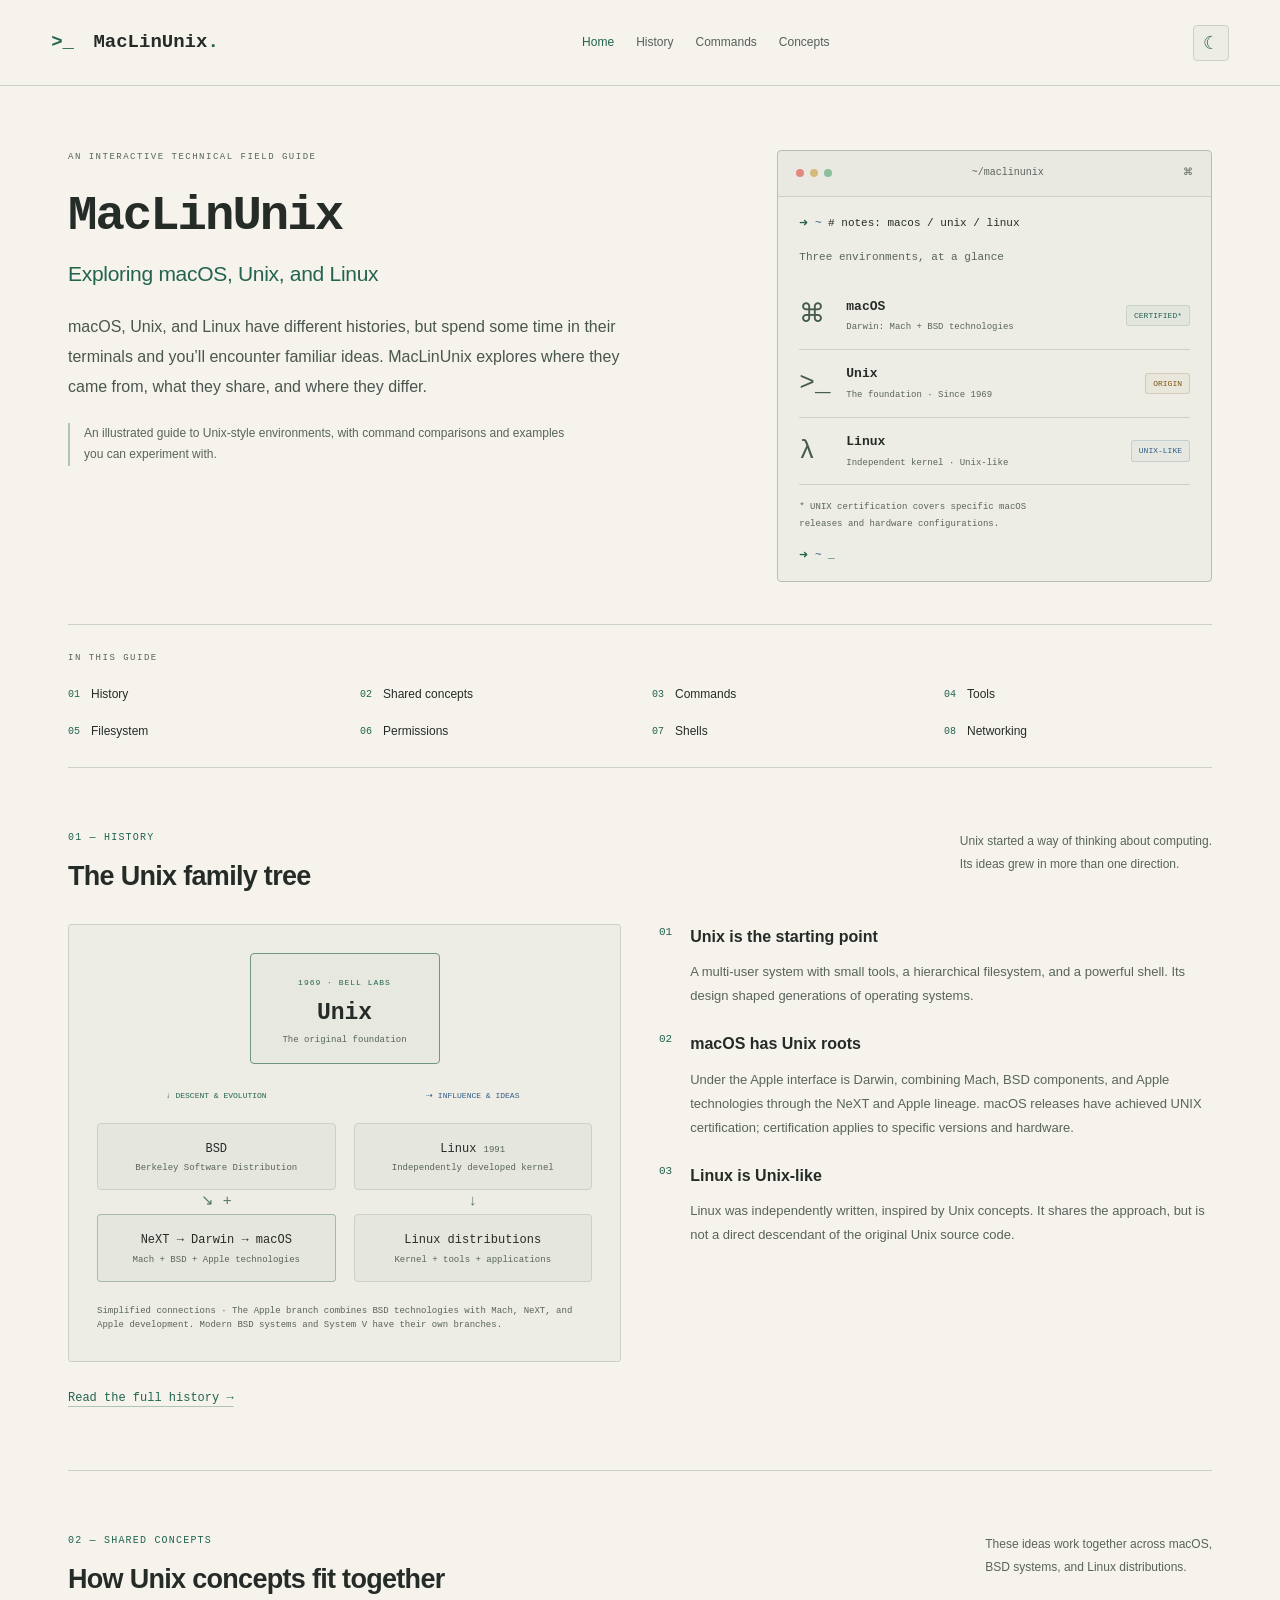
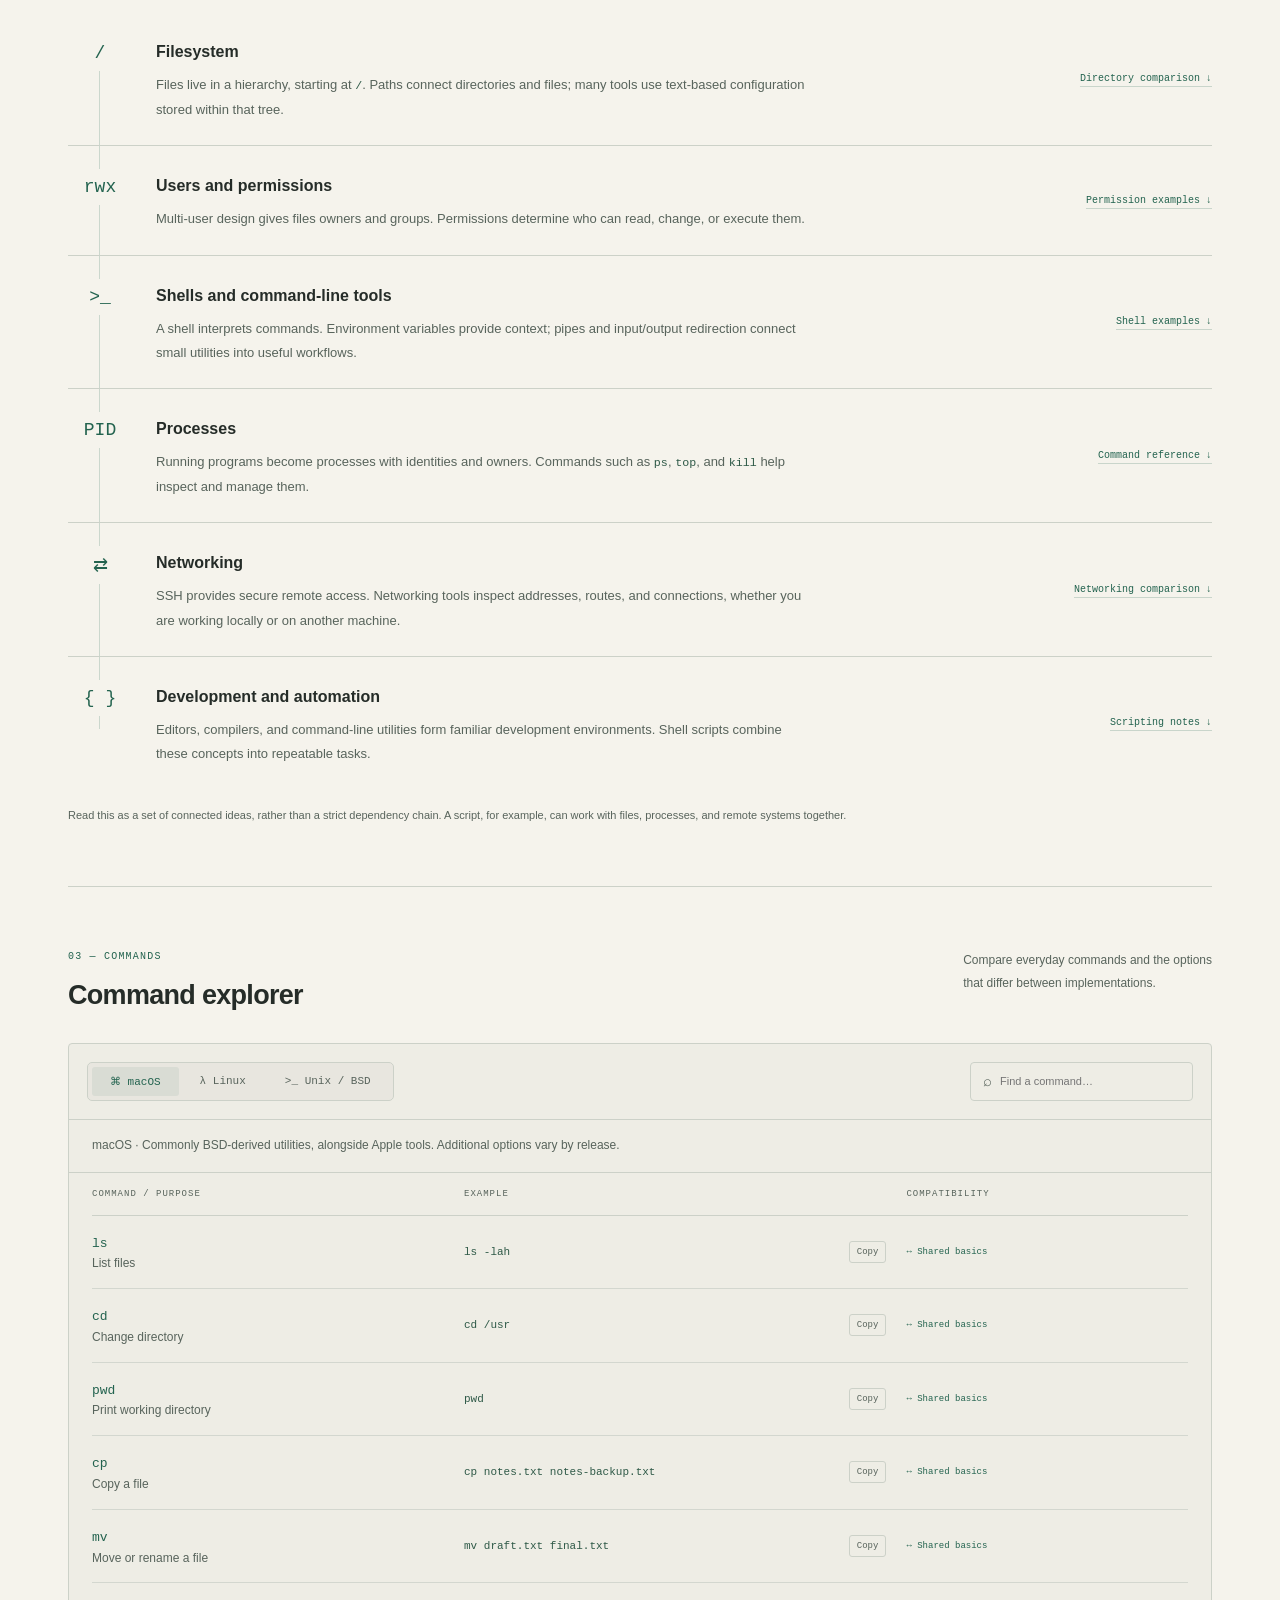
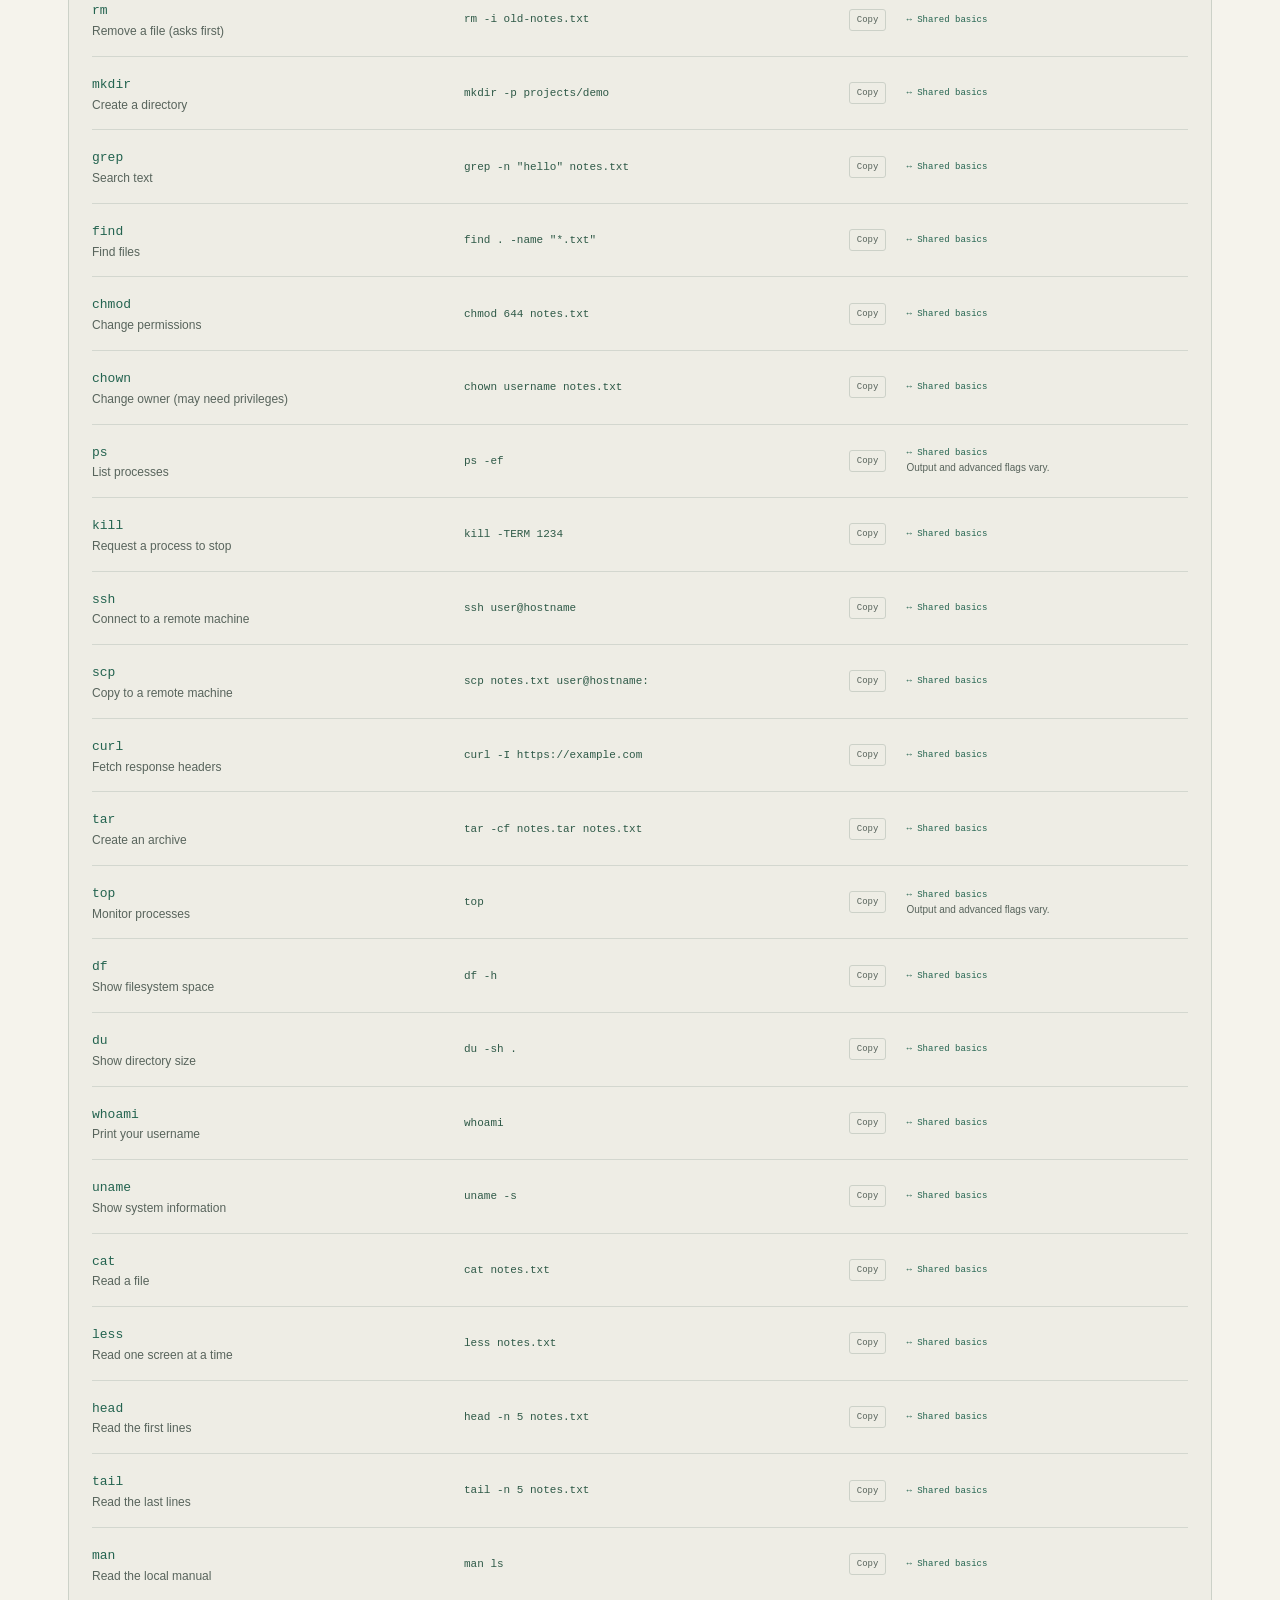
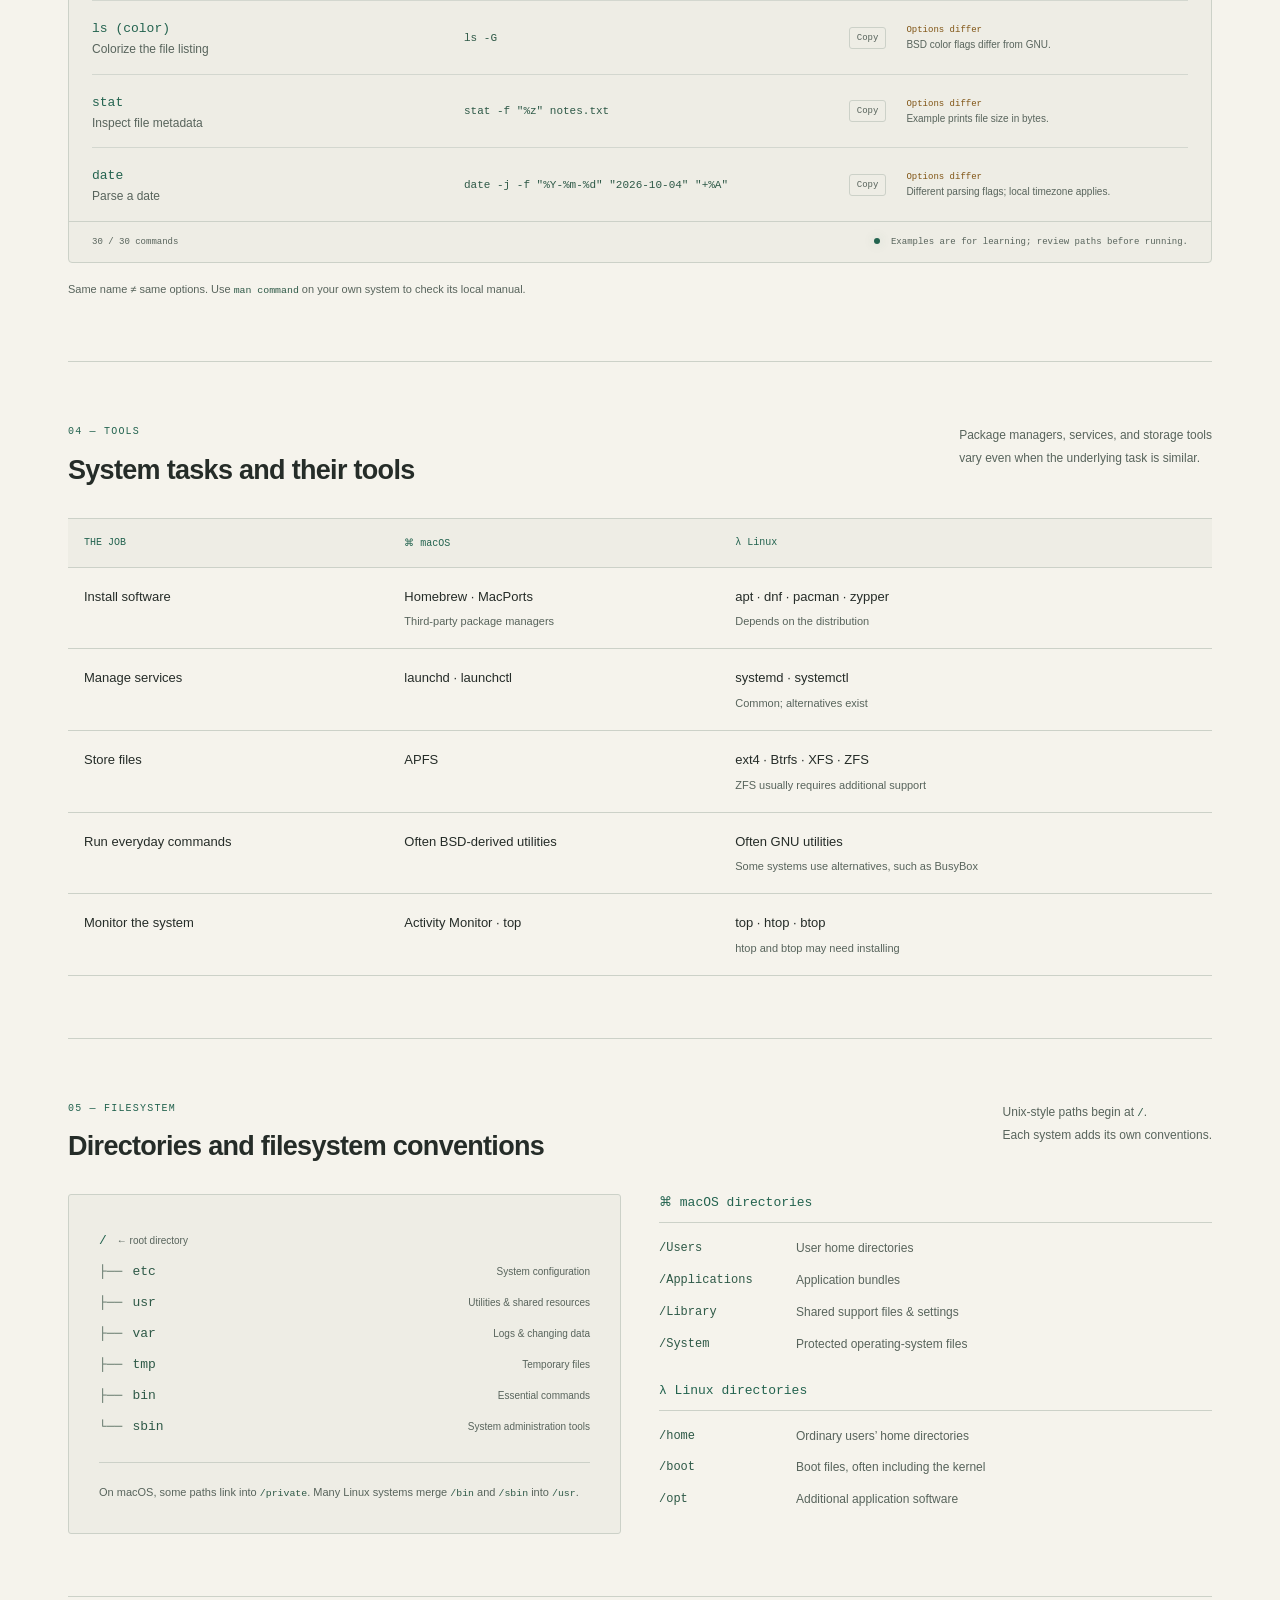
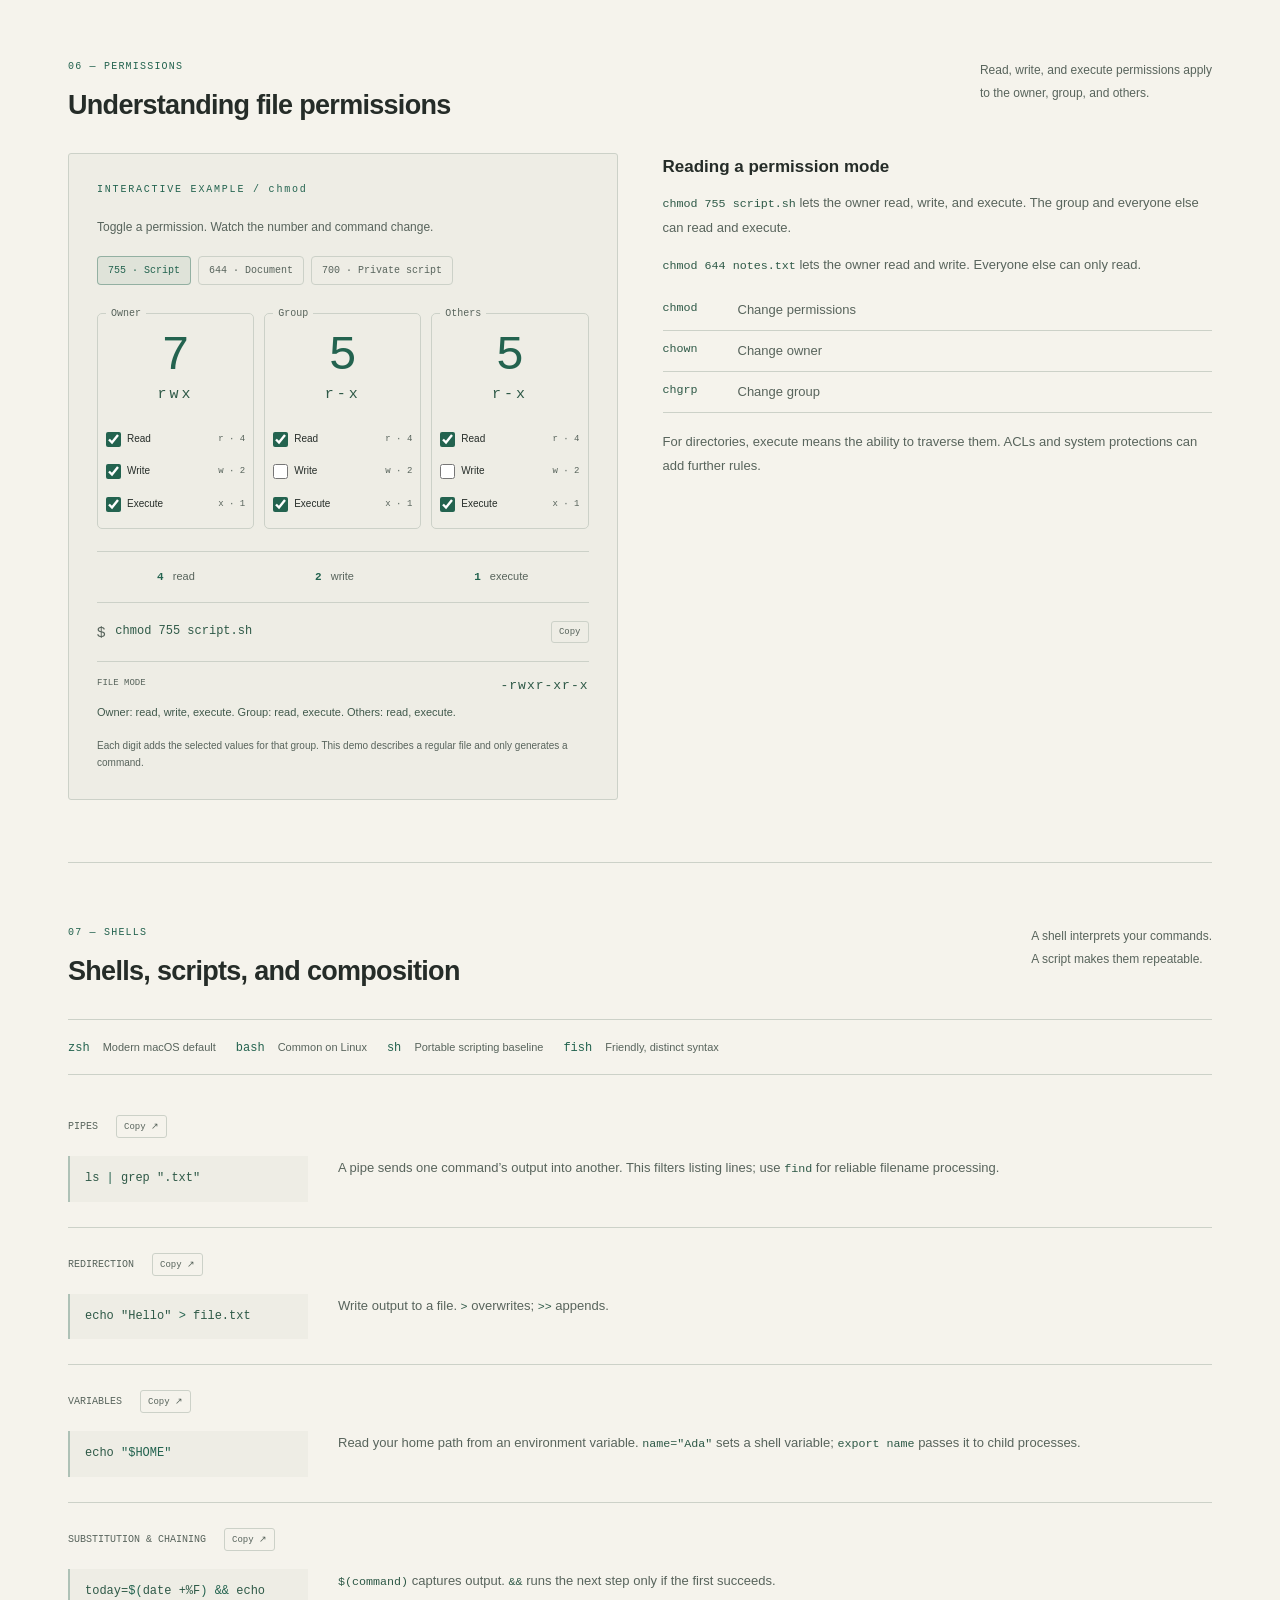
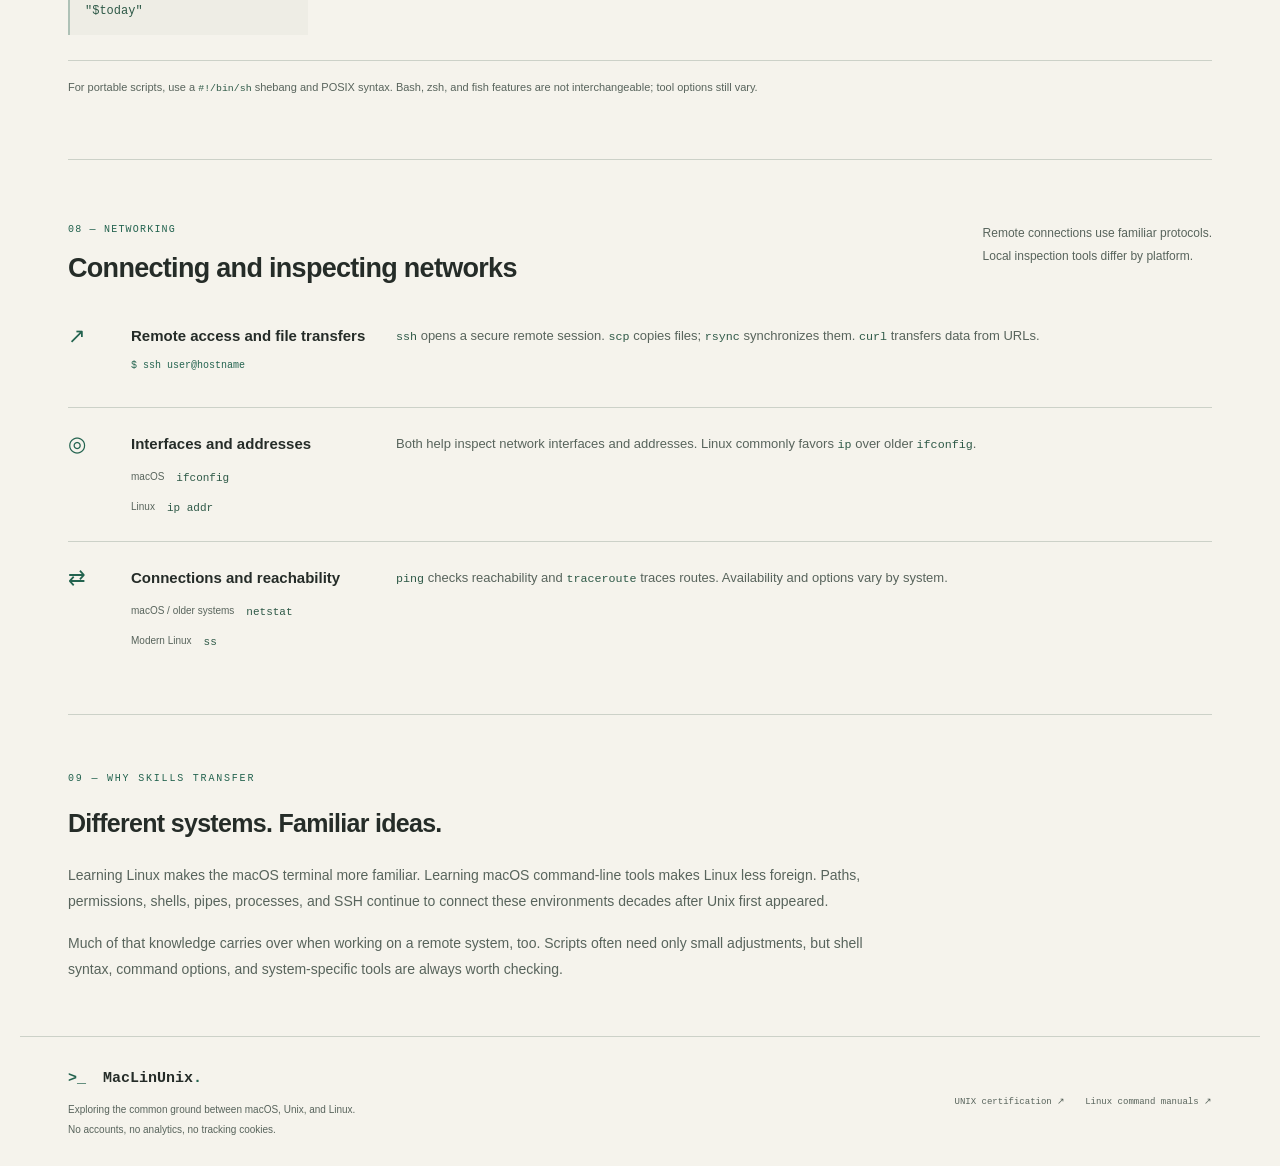
==== commit 45811adf: "Update mobile navigation and theme" ====
--- a/index.html
+++ b/index.html
@@ -1,38 +1,39 @@
 <!doctype html>
 <html lang="en">
-<head><meta charset="UTF-8"><meta name="viewport" content="width=device-width, initial-scale=1"><meta name="description" content="Explore the shared DNA of macOS, Unix, and Linux. An approachable guide to commands, filesystems, shells, and permissions."><title>MacLinUnix — Exploring macOS, Unix, and Linux</title><link rel="stylesheet" href="style.css"><script src="script.js" defer></script></head>
+<head><meta charset="UTF-8"><meta name="viewport" content="width=device-width, initial-scale=1"><meta name="description" content="Explore the shared DNA of macOS, Unix, and Linux. An approachable guide to commands, filesystems, shells, and permissions."><title>MacLinUnix — Exploring macOS, Unix, and Linux</title><script src="theme.js"></script>
+<link rel="stylesheet" href="style.css"><script src="script.js" defer></script></head>
 <body>
 <a class="skip" href="#main">Skip to content</a>
-<header><a class="brand" href="index.html"><span class="brand-icon">&gt;_</span> MacLinUnix<span class="brand-dot">.</span></a><button class="menu" aria-expanded="false" aria-controls="navigation">Menu <span>☰</span></button><nav id="navigation" aria-label="Main navigation"><a href="index.html" aria-current="page">Home</a><a href="history.html">History</a><a href="index.html#commands">Commands</a><a href="index.html#shared">Concepts</a></nav></header>
+<header><a class="brand" href="index.html"><span class="brand-icon">&gt;_</span> MacLinUnix<span class="brand-dot">.</span></a><div class="header-controls"><button class="menu" aria-expanded="false" aria-controls="navigation">Menu <span>☰</span></button><button type="button" class="theme-toggle" id="theme-toggle" aria-label="Switch color theme" aria-pressed="false"><span aria-hidden="true">☀ / ☾</span></button></div><nav id="navigation" aria-label="Main navigation"><a href="index.html" aria-current="page">Home</a><a href="history.html">History</a><a href="index.html#commands">Commands</a><a href="index.html#shared">Concepts</a></nav></header>
 <main id="main">
 
 <section id="home" class="hero"><div class="hero-copy"><p class="eyebrow">AN INTERACTIVE TECHNICAL FIELD GUIDE</p><h1>MacLinUnix</h1><p class="hero-subtitle">Exploring macOS, Unix, and Linux</p><p class="hero-description">macOS, Unix, and Linux have different histories, but spend some time in their terminals and you’ll encounter familiar ideas. MacLinUnix explores where they came from, what they share, and where they differ.</p><p class="intro-note">An illustrated guide to Unix-style environments, with command comparisons and examples you can experiment with.</p></div><div class="terminal"><div class="terminal-bar"><span class="traffic"><i></i><i></i><i></i></span><span>~/maclinunix</span><span>⌘</span></div><div class="terminal-content"><p><span class="mint">➜</span> <span class="blue">~</span> # notes: macos / unix / linux</p><p class="muted">Three environments, at a glance</p><div class="terminal-system"><span class="system-symbol">⌘</span><div><strong>macOS</strong><small>Darwin: Mach + BSD technologies</small></div><span class="tag">CERTIFIED*</span></div><div class="terminal-system"><span class="system-symbol">&gt;_</span><div><strong>Unix</strong><small>The foundation · Since 1969</small></div><span class="tag amber">ORIGIN</span></div><div class="terminal-system"><span class="system-symbol">λ</span><div><strong>Linux</strong><small>Independent kernel · Unix-like</small></div><span class="tag blue-tag">UNIX-LIKE</span></div><div class="terminal-result"><span class="muted">* UNIX certification covers specific macOS<br>  releases and hardware configurations.</span></div><p><span class="mint">➜</span> <span class="blue">~</span> <span class="cursor">_</span></p></div></div></section>
 
 <nav class="guide-contents" aria-label="Guide chapters"><span class="contents-label">IN THIS GUIDE</span><ol><li><a href="#history"><span>01</span> History</a></li><li><a href="#shared"><span>02</span> Shared concepts</a></li><li><a href="#commands"><span>03</span> Commands</a></li><li><a href="#tools"><span>04</span> Tools</a></li><li><a href="#filesystem"><span>05</span> Filesystem</a></li><li><a href="#permissions"><span>06</span> Permissions</a></li><li><a href="#shells"><span>07</span> Shells</a></li><li><a href="#networking"><span>08</span> Networking</a></li></ol></nav>
-<section id="history"><div class="section-heading"><div><p class="eyebrow">01 — HISTORY</p><h2>The Unix family tree</h2></div><p>Unix started a way of thinking about computing.<br>Its ideas grew in more than one direction.</p></div><div class="history-grid"><div class="family"><div class="tree-root"><span>1969 · BELL LABS</span><strong>Unix</strong><small>The original foundation</small></div><div class="tree-branches"><div class="branch"><span class="branch-label">↓ DESCENT & EVOLUTION</span><div class="tree-node"><strong>BSD</strong><small>Berkeley Software Distribution</small></div><div class="tree-arrow" aria-label="BSD technologies combined with Mach and Apple technologies">↘ +</div><div class="tree-node apple"><strong>NeXT → Darwin → macOS</strong><small>Mach + BSD + Apple technologies</small></div></div><div class="branch"><span class="branch-label dotted">⇢ INFLUENCE & IDEAS</span><div class="tree-node"><strong>Linux <span class="tiny">1991</span></strong><small>Independently developed kernel</small></div><div class="tree-arrow">↓</div><div class="tree-node"><strong>Linux distributions</strong><small>Kernel + tools + applications</small></div></div></div><p class="diagram-note">Simplified connections · The Apple branch combines BSD technologies with Mach, NeXT, and Apple development. Modern BSD systems and System V have their own branches.</p></div><div class="history-notes"><article><span class="number">01</span><div><h3>Unix is the starting point</h3><p>A multi-user system with small tools, a hierarchical filesystem, and a powerful shell. Its design shaped generations of operating systems.</p></div></article><article><span class="number">02</span><div><h3>macOS has Unix roots</h3><p>Under the Apple interface is Darwin, combining Mach, BSD components, and Apple technologies through the NeXT and Apple lineage. macOS releases have achieved UNIX certification; certification applies to specific versions and hardware.</p></div></article><article><span class="number">03</span><div><h3>Linux is Unix-like</h3><p>Linux was independently written, inspired by Unix concepts. It shares the approach, but is not a direct descendant of the original Unix source code.</p></div></article></div></div><p class="history-more"><a class="reading-link" href="history.html">Read the full history →</a></p></section>
+<section id="history"><div class="section-heading"><div><p class="eyebrow">01 — HISTORY</p><h2>The Unix family tree</h2></div><p>Unix started a way of thinking about computing.<br>Its ideas grew in more than one direction.</p></div><div class="history-grid"><div class="family"><div class="tree-root"><span>1969 · BELL LABS</span><strong>Unix</strong><small>The original foundation</small></div><div class="tree-branches"><div class="branch"><span class="branch-label">↓ DESCENT & EVOLUTION</span><div class="tree-node"><strong>BSD</strong><small>Berkeley Software Distribution</small></div><div class="tree-arrow" aria-label="BSD technologies combined with Mach and Apple technologies">↘ +</div><div class="tree-node apple"><strong>NeXT → Darwin → macOS</strong><small>Mach + BSD + Apple technologies</small></div></div><div class="branch"><span class="branch-label dotted">⇢ INFLUENCE & IDEAS</span><div class="tree-node"><strong>Linux <span class="tiny">1991</span></strong><small>Independently developed kernel</small></div><div class="tree-arrow">↓</div><div class="tree-node"><strong>Linux distributions</strong><small>Kernel + tools + applications</small></div></div></div><p class="diagram-note">Simplified connections · The Apple branch combines BSD technologies with Mach, NeXT, and Apple development. Modern BSD systems and System V have their own branches.</p></div><div class="history-notes"><article><span class="number">01</span><div><h3>Unix is the starting point</h3><p>A multi-user system with small tools, a hierarchical filesystem, and a powerful shell. Its design shaped generations of operating systems.</p></div></article><article><span class="number">02</span><div><h3>macOS has Unix roots</h3><p>Under the Apple interface is Darwin, combining Mach, BSD components, and Apple technologies through the NeXT and Apple lineage. macOS releases have achieved UNIX certification; certification applies to specific versions and hardware.</p></div></article><article><span class="number">03</span><div><h3>Linux is Unix-like</h3><p>Linux was independently written, inspired by Unix concepts. It shares the approach, but is not a direct descendant of the original Unix source code.</p></div></article></div></div><p class="history-more"><a class="reading-link" href="history.html">Read the full history →</a></p><p class="section-return"><a href="#home" aria-label="Back to top">↑ Top</a></p></section>
 
 
-<section id="shared"><div class="section-heading"><div><p class="eyebrow">02 — SHARED CONCEPTS</p><h2>How Unix concepts fit together</h2></div><p>These ideas work together across macOS,<br>BSD systems, and Linux distributions.</p></div><ol class="concept-flow"><li><span class="concept-mark" aria-hidden="true">/</span><div><h3>Filesystem</h3><p>Files live in a hierarchy, starting at <code>/</code>. Paths connect directories and files; many tools use text-based configuration stored within that tree.</p></div><a href="#filesystem">Directory comparison ↓</a></li><li><span class="concept-mark" aria-hidden="true">rwx</span><div><h3>Users and permissions</h3><p>Multi-user design gives files owners and groups. Permissions determine who can read, change, or execute them.</p></div><a href="#permissions">Permission examples ↓</a></li><li><span class="concept-mark" aria-hidden="true">&gt;_</span><div><h3>Shells and command-line tools</h3><p>A shell interprets commands. Environment variables provide context; pipes and input/output redirection connect small utilities into useful workflows.</p></div><a href="#shells">Shell examples ↓</a></li><li><span class="concept-mark" aria-hidden="true">PID</span><div><h3>Processes</h3><p>Running programs become processes with identities and owners. Commands such as <code>ps</code>, <code>top</code>, and <code>kill</code> help inspect and manage them.</p></div><a href="#commands">Command reference ↓</a></li><li><span class="concept-mark" aria-hidden="true">⇄</span><div><h3>Networking</h3><p>SSH provides secure remote access. Networking tools inspect addresses, routes, and connections, whether you are working locally or on another machine.</p></div><a href="#networking">Networking comparison ↓</a></li><li><span class="concept-mark" aria-hidden="true">{ }</span><div><h3>Development and automation</h3><p>Editors, compilers, and command-line utilities form familiar development environments. Shell scripts combine these concepts into repeatable tasks.</p></div><a href="#shells">Scripting notes ↓</a></li></ol><p class="footnote">Read this as a set of connected ideas, rather than a strict dependency chain. A script, for example, can work with files, processes, and remote systems together.</p></section>
+<section id="shared"><div class="section-heading"><div><p class="eyebrow">02 — SHARED CONCEPTS</p><h2>How Unix concepts fit together</h2></div><p>These ideas work together across macOS,<br>BSD systems, and Linux distributions.</p></div><ol class="concept-flow"><li><span class="concept-mark" aria-hidden="true">/</span><div><h3>Filesystem</h3><p>Files live in a hierarchy, starting at <code>/</code>. Paths connect directories and files; many tools use text-based configuration stored within that tree.</p></div><a href="#filesystem">Directory comparison ↓</a></li><li><span class="concept-mark" aria-hidden="true">rwx</span><div><h3>Users and permissions</h3><p>Multi-user design gives files owners and groups. Permissions determine who can read, change, or execute them.</p></div><a href="#permissions">Permission examples ↓</a></li><li><span class="concept-mark" aria-hidden="true">&gt;_</span><div><h3>Shells and command-line tools</h3><p>A shell interprets commands. Environment variables provide context; pipes and input/output redirection connect small utilities into useful workflows.</p></div><a href="#shells">Shell examples ↓</a></li><li><span class="concept-mark" aria-hidden="true">PID</span><div><h3>Processes</h3><p>Running programs become processes with identities and owners. Commands such as <code>ps</code>, <code>top</code>, and <code>kill</code> help inspect and manage them.</p></div><a href="#commands">Command reference ↓</a></li><li><span class="concept-mark" aria-hidden="true">⇄</span><div><h3>Networking</h3><p>SSH provides secure remote access. Networking tools inspect addresses, routes, and connections, whether you are working locally or on another machine.</p></div><a href="#networking">Networking comparison ↓</a></li><li><span class="concept-mark" aria-hidden="true">{ }</span><div><h3>Development and automation</h3><p>Editors, compilers, and command-line utilities form familiar development environments. Shell scripts combine these concepts into repeatable tasks.</p></div><a href="#shells">Scripting notes ↓</a></li></ol><p class="footnote">Read this as a set of connected ideas, rather than a strict dependency chain. A script, for example, can work with files, processes, and remote systems together.</p><p class="section-return"><a href="#home" aria-label="Back to top">↑ Top</a></p></section>
 
-<section id="commands"><div class="section-heading"><div><p class="eyebrow">03 — COMMANDS</p><h2>Command explorer</h2></div><p>Compare everyday commands and the options<br>that differ between implementations.</p></div><div class="command-panel"><div class="command-toolbar"><div class="tabs" role="tablist" aria-label="Operating system"><button role="tab" id="tab-macos" aria-selected="true" aria-controls="command-results" data-os="macos" tabindex="0">⌘ macOS</button><button role="tab" id="tab-linux" aria-selected="false" aria-controls="command-results" data-os="linux" tabindex="-1">λ Linux</button><button role="tab" id="tab-bsd" aria-selected="false" aria-controls="command-results" data-os="bsd" tabindex="-1">&gt;_ Unix / BSD</button></div><label class="search"><span>⌕</span><input type="search" id="command-search" placeholder="Find a command…" aria-label="Find a command"></label></div><div class="command-context" id="command-context"></div><div id="command-results" role="tabpanel" aria-labelledby="tab-macos" tabindex="0"><div class="command-table"><div class="table-head"><span>COMMAND / PURPOSE</span><span>EXAMPLE</span><span>COMPATIBILITY</span></div><div id="command-rows"></div></div></div><div class="command-bottom"><span id="command-count" aria-live="polite"></span><span><i class="status-dot"></i> Examples are for learning; review paths before running.</span></div></div><p class="footnote">Same name ≠ same options. Use <code>man command</code> on your own system to check its local manual.</p></section>
+<section id="commands"><div class="section-heading"><div><p class="eyebrow">03 — COMMANDS</p><h2>Command explorer</h2></div><p>Compare everyday commands and the options<br>that differ between implementations.</p></div><div class="command-panel"><div class="command-toolbar"><div class="tabs" role="tablist" aria-label="Operating system"><button role="tab" id="tab-macos" aria-selected="true" aria-controls="command-results" data-os="macos" tabindex="0">⌘ macOS</button><button role="tab" id="tab-linux" aria-selected="false" aria-controls="command-results" data-os="linux" tabindex="-1">λ Linux</button><button role="tab" id="tab-bsd" aria-selected="false" aria-controls="command-results" data-os="bsd" tabindex="-1">&gt;_ Unix / BSD</button></div><label class="search"><span>⌕</span><input type="search" id="command-search" placeholder="Find a command…" aria-label="Find a command"></label></div><div class="command-context" id="command-context"></div><div id="command-results" role="tabpanel" aria-labelledby="tab-macos" tabindex="0"><div class="command-table"><div class="table-head"><span>COMMAND / PURPOSE</span><span>EXAMPLE</span><span>COMPATIBILITY</span></div><div id="command-rows"></div></div></div><div class="command-bottom"><span id="command-count" aria-live="polite"></span><span><i class="status-dot"></i> Examples are for learning; review paths before running.</span></div></div><p class="footnote">Same name ≠ same options. Use <code>man command</code> on your own system to check its local manual.</p><p class="section-return"><a href="#home" aria-label="Back to top">↑ Top</a></p></section>
 
 
-<section id="tools"><div class="section-heading"><div><p class="eyebrow">04 — TOOLS</p><h2>System tasks and their tools</h2></div><p>Package managers, services, and storage tools<br>vary even when the underlying task is similar.</p></div><div class="tool-table"><table><caption class="sr-only">macOS and Linux tools for common system tasks</caption><thead><tr><th scope="col">THE JOB</th><th scope="col">⌘ macOS</th><th scope="col">λ Linux</th></tr></thead><tbody><tr><th scope="row">Install software</th><td>Homebrew · MacPorts<small>Third-party package managers</small></td><td>apt · dnf · pacman · zypper<small>Depends on the distribution</small></td></tr><tr><th scope="row">Manage services</th><td>launchd · launchctl</td><td>systemd · systemctl<small>Common; alternatives exist</small></td></tr><tr><th scope="row">Store files</th><td>APFS</td><td>ext4 · Btrfs · XFS · ZFS<small>ZFS usually requires additional support</small></td></tr><tr><th scope="row">Run everyday commands</th><td>Often BSD-derived utilities</td><td>Often GNU utilities<small>Some systems use alternatives, such as BusyBox</small></td></tr><tr><th scope="row">Monitor the system</th><td>Activity Monitor · top</td><td>top · htop · btop<small>htop and btop may need installing</small></td></tr></tbody></table></div></section>
+<section id="tools"><div class="section-heading"><div><p class="eyebrow">04 — TOOLS</p><h2>System tasks and their tools</h2></div><p>Package managers, services, and storage tools<br>vary even when the underlying task is similar.</p></div><div class="tool-table"><table><caption class="sr-only">macOS and Linux tools for common system tasks</caption><thead><tr><th scope="col">THE JOB</th><th scope="col">⌘ macOS</th><th scope="col">λ Linux</th></tr></thead><tbody><tr><th scope="row">Install software</th><td>Homebrew · MacPorts<small>Third-party package managers</small></td><td>apt · dnf · pacman · zypper<small>Depends on the distribution</small></td></tr><tr><th scope="row">Manage services</th><td>launchd · launchctl</td><td>systemd · systemctl<small>Common; alternatives exist</small></td></tr><tr><th scope="row">Store files</th><td>APFS</td><td>ext4 · Btrfs · XFS · ZFS<small>ZFS usually requires additional support</small></td></tr><tr><th scope="row">Run everyday commands</th><td>Often BSD-derived utilities</td><td>Often GNU utilities<small>Some systems use alternatives, such as BusyBox</small></td></tr><tr><th scope="row">Monitor the system</th><td>Activity Monitor · top</td><td>top · htop · btop<small>htop and btop may need installing</small></td></tr></tbody></table></div><p class="section-return"><a href="#home" aria-label="Back to top">↑ Top</a></p></section>
 
 
-<section id="filesystem"><div class="section-heading"><div><p class="eyebrow">05 — FILESYSTEM</p><h2>Directories and filesystem conventions</h2></div><p>Unix-style paths begin at <code>/</code>.<br>Each system adds its own conventions.</p></div><div class="filesystem-grid"><div class="file-tree"><p><span class="mint">/</span> <span class="muted">← root directory</span></p><p>├── <b>etc</b><span>System configuration</span></p><p>├── <b>usr</b><span>Utilities & shared resources</span></p><p>├── <b>var</b><span>Logs & changing data</span></p><p>├── <b>tmp</b><span>Temporary files</span></p><p>├── <b>bin</b><span>Essential commands</span></p><p>└── <b>sbin</b><span>System administration tools</span></p><div class="file-note">On macOS, some paths link into <code>/private</code>. Many Linux systems merge <code>/bin</code> and <code>/sbin</code> into <code>/usr</code>.</div></div><div class="path-comparison"><article class="reference-block"><h3>⌘ macOS directories</h3><dl><dt>/Users</dt><dd>User home directories</dd><dt>/Applications</dt><dd>Application bundles</dd><dt>/Library</dt><dd>Shared support files & settings</dd><dt>/System</dt><dd>Protected operating-system files</dd></dl></article><article class="reference-block"><h3>λ Linux directories</h3><dl><dt>/home</dt><dd>Ordinary users’ home directories</dd><dt>/boot</dt><dd>Boot files, often including the kernel</dd><dt>/opt</dt><dd>Additional application software</dd></dl></article></div></div></section>
+<section id="filesystem"><div class="section-heading"><div><p class="eyebrow">05 — FILESYSTEM</p><h2>Directories and filesystem conventions</h2></div><p>Unix-style paths begin at <code>/</code>.<br>Each system adds its own conventions.</p></div><div class="filesystem-grid"><div class="file-tree"><p><span class="mint">/</span> <span class="muted">← root directory</span></p><p>├── <b>etc</b><span>System configuration</span></p><p>├── <b>usr</b><span>Utilities & shared resources</span></p><p>├── <b>var</b><span>Logs & changing data</span></p><p>├── <b>tmp</b><span>Temporary files</span></p><p>├── <b>bin</b><span>Essential commands</span></p><p>└── <b>sbin</b><span>System administration tools</span></p><div class="file-note">On macOS, some paths link into <code>/private</code>. Many Linux systems merge <code>/bin</code> and <code>/sbin</code> into <code>/usr</code>.</div></div><div class="path-comparison"><article class="reference-block"><h3>⌘ macOS directories</h3><dl><dt>/Users</dt><dd>User home directories</dd><dt>/Applications</dt><dd>Application bundles</dd><dt>/Library</dt><dd>Shared support files & settings</dd><dt>/System</dt><dd>Protected operating-system files</dd></dl></article><article class="reference-block"><h3>λ Linux directories</h3><dl><dt>/home</dt><dd>Ordinary users’ home directories</dd><dt>/boot</dt><dd>Boot files, often including the kernel</dd><dt>/opt</dt><dd>Additional application software</dd></dl></article></div></div><p class="section-return"><a href="#home" aria-label="Back to top">↑ Top</a></p></section>
 
 
-<section id="permissions"><div class="section-heading"><div><p class="eyebrow">06 — PERMISSIONS</p><h2>Understanding file permissions</h2></div><p>Read, write, and execute permissions apply<br>to the owner, group, and others.</p></div><div class="permissions-grid"><div class="permission-demo permission-sandbox"><p class="eyebrow">INTERACTIVE EXAMPLE / chmod</p><p class="sandbox-intro">Toggle a permission. Watch the number and command change.</p><div class="permission-presets" role="group" aria-label="Permission presets"><button type="button" data-mode="755" aria-pressed="true">755 · Script</button><button type="button" data-mode="644" aria-pressed="false">644 · Document</button><button type="button" data-mode="700" aria-pressed="false">700 · Private script</button></div><div class="permission-controls"><fieldset><legend>Owner</legend><div class="permission-value"><strong id="owner-digit">7</strong><code id="owner-letters">rwx</code></div><label><input type="checkbox" data-permission="owner" value="4" checked><span>Read</span><code>r · 4</code></label><label><input type="checkbox" data-permission="owner" value="2" checked><span>Write</span><code>w · 2</code></label><label><input type="checkbox" data-permission="owner" value="1" checked><span>Execute</span><code>x · 1</code></label></fieldset><fieldset><legend>Group</legend><div class="permission-value"><strong id="group-digit">5</strong><code id="group-letters">r-x</code></div><label><input type="checkbox" data-permission="group" value="4" checked><span>Read</span><code>r · 4</code></label><label><input type="checkbox" data-permission="group" value="2"><span>Write</span><code>w · 2</code></label><label><input type="checkbox" data-permission="group" value="1" checked><span>Execute</span><code>x · 1</code></label></fieldset><fieldset><legend>Others</legend><div class="permission-value"><strong id="others-digit">5</strong><code id="others-letters">r-x</code></div><label><input type="checkbox" data-permission="others" value="4" checked><span>Read</span><code>r · 4</code></label><label><input type="checkbox" data-permission="others" value="2"><span>Write</span><code>w · 2</code></label><label><input type="checkbox" data-permission="others" value="1" checked><span>Execute</span><code>x · 1</code></label></fieldset></div><div class="permission-key"><span><b>4</b> read</span><span><b>2</b> write</span><span><b>1</b> execute</span></div><div class="permission-output"><span class="muted" aria-hidden="true">$</span><code id="permission-command">chmod 755 script.sh</code><button type="button" class="copy" id="permission-copy" data-copy="chmod 755 script.sh" aria-label="Copy current chmod command">Copy</button></div><div id="permission-feedback" role="status" aria-live="polite" aria-atomic="true"><p class="permission-symbolic"><span>FILE MODE</span> <code id="permission-symbolic">-rwxr-xr-x</code></p><p id="permission-summary">Owner: read, write, execute. Group: read, execute. Others: read, execute.</p></div><p class="sandbox-note">Each digit adds the selected values for that group. This demo describes a regular file and only generates a command.</p><noscript><p class="sandbox-note">Enable JavaScript to update the preview. The example above shows 755.</p></noscript></div><div class="permission-copy"><h3>Reading a permission mode</h3><p><code>chmod 755 script.sh</code> lets the owner read, write, and execute. The group and everyone else can read and execute.</p><p><code>chmod 644 notes.txt</code> lets the owner read and write. Everyone else can only read.</p><div class="mini-commands"><p><code>chmod</code><span>Change permissions</span></p><p><code>chown</code><span>Change owner</span></p><p><code>chgrp</code><span>Change group</span></p></div><p class="footnote">For directories, execute means the ability to traverse them. ACLs and system protections can add further rules.</p></div></div></section>
+<section id="permissions"><div class="section-heading"><div><p class="eyebrow">06 — PERMISSIONS</p><h2>Understanding file permissions</h2></div><p>Read, write, and execute permissions apply<br>to the owner, group, and others.</p></div><div class="permissions-grid"><div class="permission-demo permission-sandbox"><p class="eyebrow">INTERACTIVE EXAMPLE / chmod</p><p class="sandbox-intro">Toggle a permission. Watch the number and command change.</p><div class="permission-presets" role="group" aria-label="Permission presets"><button type="button" data-mode="755" aria-pressed="true">755 · Script</button><button type="button" data-mode="644" aria-pressed="false">644 · Document</button><button type="button" data-mode="700" aria-pressed="false">700 · Private script</button></div><div class="permission-controls"><fieldset><legend>Owner</legend><div class="permission-value"><strong id="owner-digit">7</strong><code id="owner-letters">rwx</code></div><label><input type="checkbox" data-permission="owner" value="4" checked><span>Read</span><code>r · 4</code></label><label><input type="checkbox" data-permission="owner" value="2" checked><span>Write</span><code>w · 2</code></label><label><input type="checkbox" data-permission="owner" value="1" checked><span>Execute</span><code>x · 1</code></label></fieldset><fieldset><legend>Group</legend><div class="permission-value"><strong id="group-digit">5</strong><code id="group-letters">r-x</code></div><label><input type="checkbox" data-permission="group" value="4" checked><span>Read</span><code>r · 4</code></label><label><input type="checkbox" data-permission="group" value="2"><span>Write</span><code>w · 2</code></label><label><input type="checkbox" data-permission="group" value="1" checked><span>Execute</span><code>x · 1</code></label></fieldset><fieldset><legend>Others</legend><div class="permission-value"><strong id="others-digit">5</strong><code id="others-letters">r-x</code></div><label><input type="checkbox" data-permission="others" value="4" checked><span>Read</span><code>r · 4</code></label><label><input type="checkbox" data-permission="others" value="2"><span>Write</span><code>w · 2</code></label><label><input type="checkbox" data-permission="others" value="1" checked><span>Execute</span><code>x · 1</code></label></fieldset></div><div class="permission-key"><span><b>4</b> read</span><span><b>2</b> write</span><span><b>1</b> execute</span></div><div class="permission-output"><span class="muted" aria-hidden="true">$</span><code id="permission-command">chmod 755 script.sh</code><button type="button" class="copy" id="permission-copy" data-copy="chmod 755 script.sh" aria-label="Copy current chmod command">Copy</button></div><div id="permission-feedback" role="status" aria-live="polite" aria-atomic="true"><p class="permission-symbolic"><span>FILE MODE</span> <code id="permission-symbolic">-rwxr-xr-x</code></p><p id="permission-summary">Owner: read, write, execute. Group: read, execute. Others: read, execute.</p></div><p class="sandbox-note">Each digit adds the selected values for that group. This demo describes a regular file and only generates a command.</p><noscript><p class="sandbox-note">Enable JavaScript to update the preview. The example above shows 755.</p></noscript></div><div class="permission-copy"><h3>Reading a permission mode</h3><p><code>chmod 755 script.sh</code> lets the owner read, write, and execute. The group and everyone else can read and execute.</p><p><code>chmod 644 notes.txt</code> lets the owner read and write. Everyone else can only read.</p><div class="mini-commands"><p><code>chmod</code><span>Change permissions</span></p><p><code>chown</code><span>Change owner</span></p><p><code>chgrp</code><span>Change group</span></p></div><p class="footnote">For directories, execute means the ability to traverse them. ACLs and system protections can add further rules.</p></div></div><p class="section-return"><a href="#home" aria-label="Back to top">↑ Top</a></p></section>
 
 
-<section id="shells"><div class="section-heading"><div><p class="eyebrow">07 — SHELLS</p><h2>Shells, scripts, and composition</h2></div><p>A shell interprets your commands.<br>A script makes them repeatable.</p></div><div class="shell-chips"><span><b>zsh</b> Modern macOS default</span><span><b>bash</b> Common on Linux</span><span><b>sh</b> Portable scripting baseline</span><span><b>fish</b> Friendly, distinct syntax</span></div><div class="shell-grid"><article class="code-card"><div><span>PIPES</span><button class="copy" data-copy='ls | grep ".txt"' aria-label="Copy pipe example">Copy ↗</button></div><code>ls <b>|</b> grep ".txt"</code><p>A pipe sends one command’s output into another. This filters listing lines; use <code>find</code> for reliable filename processing.</p></article><article class="code-card"><div><span>REDIRECTION</span><button class="copy" data-copy='echo "Hello" > file.txt' aria-label="Copy redirect example">Copy ↗</button></div><code>echo "Hello" <b>&gt;</b> file.txt</code><p>Write output to a file. <code>&gt;</code> overwrites; <code>&gt;&gt;</code> appends.</p></article><article class="code-card"><div><span>VARIABLES</span><button class="copy" data-copy='echo "$HOME"' aria-label="Copy environment variable example">Copy ↗</button></div><code>echo <b>"$HOME"</b></code><p>Read your home path from an environment variable. <code>name="Ada"</code> sets a shell variable; <code>export name</code> passes it to child processes.</p></article><article class="code-card"><div><span>SUBSTITUTION & CHAINING</span><button class="copy" data-copy='today=$(date +%F) && echo "$today"' aria-label="Copy command substitution example">Copy ↗</button></div><code>today=<b>$(</b>date +%F<b>)</b> <b>&amp;&amp;</b> echo "$today"</code><p><code>$(command)</code> captures output. <code>&amp;&amp;</code> runs the next step only if the first succeeds.</p></article></div><p class="footnote">For portable scripts, use a <code>#!/bin/sh</code> shebang and POSIX syntax. Bash, zsh, and fish features are not interchangeable; tool options still vary.</p></section>
+<section id="shells"><div class="section-heading"><div><p class="eyebrow">07 — SHELLS</p><h2>Shells, scripts, and composition</h2></div><p>A shell interprets your commands.<br>A script makes them repeatable.</p></div><div class="shell-chips"><span><b>zsh</b> Modern macOS default</span><span><b>bash</b> Common on Linux</span><span><b>sh</b> Portable scripting baseline</span><span><b>fish</b> Friendly, distinct syntax</span></div><div class="shell-grid"><article class="code-card"><div><span>PIPES</span><button class="copy" data-copy='ls | grep ".txt"' aria-label="Copy pipe example">Copy ↗</button></div><code>ls <b>|</b> grep ".txt"</code><p>A pipe sends one command’s output into another. This filters listing lines; use <code>find</code> for reliable filename processing.</p></article><article class="code-card"><div><span>REDIRECTION</span><button class="copy" data-copy='echo "Hello" > file.txt' aria-label="Copy redirect example">Copy ↗</button></div><code>echo "Hello" <b>&gt;</b> file.txt</code><p>Write output to a file. <code>&gt;</code> overwrites; <code>&gt;&gt;</code> appends.</p></article><article class="code-card"><div><span>VARIABLES</span><button class="copy" data-copy='echo "$HOME"' aria-label="Copy environment variable example">Copy ↗</button></div><code>echo <b>"$HOME"</b></code><p>Read your home path from an environment variable. <code>name="Ada"</code> sets a shell variable; <code>export name</code> passes it to child processes.</p></article><article class="code-card"><div><span>SUBSTITUTION & CHAINING</span><button class="copy" data-copy='today=$(date +%F) && echo "$today"' aria-label="Copy command substitution example">Copy ↗</button></div><code>today=<b>$(</b>date +%F<b>)</b> <b>&amp;&amp;</b> echo "$today"</code><p><code>$(command)</code> captures output. <code>&amp;&amp;</code> runs the next step only if the first succeeds.</p></article></div><p class="footnote">For portable scripts, use a <code>#!/bin/sh</code> shebang and POSIX syntax. Bash, zsh, and fish features are not interchangeable; tool options still vary.</p><p class="section-return"><a href="#home" aria-label="Back to top">↑ Top</a></p></section>
 
 
-<section id="networking"><div class="section-heading"><div><p class="eyebrow">08 — NETWORKING</p><h2>Connecting and inspecting networks</h2></div><p>Remote connections use familiar protocols.<br>Local inspection tools differ by platform.</p></div><div class="network-reference"><article class="reference-block"><span class="card-icon">↗</span><h3>Remote access and file transfers</h3><p><code>ssh</code> opens a secure remote session. <code>scp</code> copies files; <code>rsync</code> synchronizes them. <code>curl</code> transfers data from URLs.</p><div class="network-example">$ ssh user@hostname</div></article><article class="reference-block"><span class="card-icon">◎</span><h3>Interfaces and addresses</h3><div class="network-pair"><span>macOS</span><code>ifconfig</code></div><div class="network-pair"><span>Linux</span><code>ip addr</code></div><p>Both help inspect network interfaces and addresses. Linux commonly favors <code>ip</code> over older <code>ifconfig</code>.</p></article><article class="reference-block"><span class="card-icon">⇄</span><h3>Connections and reachability</h3><div class="network-pair"><span>macOS / older systems</span><code>netstat</code></div><div class="network-pair"><span>Modern Linux</span><code>ss</code></div><p><code>ping</code> checks reachability and <code>traceroute</code> traces routes. Availability and options vary by system.</p></article></div></section>
+<section id="networking"><div class="section-heading"><div><p class="eyebrow">08 — NETWORKING</p><h2>Connecting and inspecting networks</h2></div><p>Remote connections use familiar protocols.<br>Local inspection tools differ by platform.</p></div><div class="network-reference"><article class="reference-block"><span class="card-icon">↗</span><h3>Remote access and file transfers</h3><p><code>ssh</code> opens a secure remote session. <code>scp</code> copies files; <code>rsync</code> synchronizes them. <code>curl</code> transfers data from URLs.</p><div class="network-example">$ ssh user@hostname</div></article><article class="reference-block"><span class="card-icon">◎</span><h3>Interfaces and addresses</h3><div class="network-pair"><span>macOS</span><code>ifconfig</code></div><div class="network-pair"><span>Linux</span><code>ip addr</code></div><p>Both help inspect network interfaces and addresses. Linux commonly favors <code>ip</code> over older <code>ifconfig</code>.</p></article><article class="reference-block"><span class="card-icon">⇄</span><h3>Connections and reachability</h3><div class="network-pair"><span>macOS / older systems</span><code>netstat</code></div><div class="network-pair"><span>Modern Linux</span><code>ss</code></div><p><code>ping</code> checks reachability and <code>traceroute</code> traces routes. Availability and options vary by system.</p></article></div><p class="section-return"><a href="#home" aria-label="Back to top">↑ Top</a></p></section>
 
 
 <section id="transfer" class="guide-conclusion"><p class="eyebrow">09 — WHY SKILLS TRANSFER</p><h2>Different systems. Familiar ideas.</h2><p>Learning Linux makes the macOS terminal more familiar. Learning macOS command-line tools makes Linux less foreign. Paths, permissions, shells, pipes, processes, and SSH continue to connect these environments decades after Unix first appeared.</p><p>Much of that knowledge carries over when working on a remote system, too. Scripts often need only small adjustments, but shell syntax, command options, and system-specific tools are always worth checking.</p></section>
 
-</main><footer><div><a class="brand" href="#home"><span class="brand-icon">&gt;_</span> MacLinUnix<span class="brand-dot">.</span></a><p>Exploring the common ground between macOS, Unix, and Linux.</p></div><div class="footer-links"><a href="https://www.opengroup.org/openbrand/register/">UNIX certification ↗</a><a href="https://man7.org/linux/man-pages/dir_section_1.html" target="_blank" rel="noopener noreferrer">Linux command manuals ↗<span class="sr-only"> (opens in a new tab)</span></a><a href="#home">Back to top ↑</a></div></footer><div id="copy-status" class="toast" role="status" aria-live="polite"></div>
+</main><footer><div><a class="brand" href="#home"><span class="brand-icon">&gt;_</span> MacLinUnix<span class="brand-dot">.</span></a><p>Exploring the common ground between macOS, Unix, and Linux.</p><p class="privacy-note">No accounts, no analytics, no tracking cookies.</p></div><div class="footer-links"><a href="https://www.opengroup.org/openbrand/register/">UNIX certification ↗</a><a href="https://man7.org/linux/man-pages/dir_section_1.html" target="_blank" rel="noopener noreferrer">Linux command manuals ↗<span class="sr-only"> (opens in a new tab)</span></a></div></footer><div id="copy-status" class="toast" role="status" aria-live="polite"></div>
 </body></html>
--- a/style.css
+++ b/style.css
@@ -8,11 +8,11 @@
 button,a,input{touch-action:manipulation}
 button{cursor:pointer}
 a:focus-visible,button:focus-visible,input:focus-visible,[tabindex]:focus-visible{outline:2px solid var(--mint);outline-offset:5px}
-header{height:86px;border-bottom:1px solid var(--line);display:flex;align-items:center;justify-content:space-between;gap:22px;padding:0 max(4vw,24px);position:sticky;top:0;background:#111516f5;backdrop-filter:blur(16px);z-index:10}
+header{height:86px;border-bottom:1px solid var(--line);display:flex;align-items:center;justify-content:space-between;gap:22px;padding:0 max(4vw,24px);position:sticky;top:0;background:var(--header-surface);backdrop-filter:blur(16px);z-index:10}
 .brand{font-family:var(--mono);font-weight:700;font-size:19px;white-space:nowrap}
 .brand-icon{color:var(--mint);margin-right:8px}
 .brand-dot{color:var(--mint)}
-nav{display:flex;gap:24px;font-size:12px;color:#b4bfbe}
+nav{display:flex;gap:24px;font-size:12px;color:var(--nav-ink)}
 nav a:hover,nav a.active{color:var(--mint)}
 .nav-cta{font-size:12px;border:1px solid var(--line);padding:9px 14px;border-radius:5px}
 .nav-cta span{margin-left:18px;color:var(--mint)}
@@ -23,20 +23,20 @@
 section{padding:82px 0;border-bottom:1px solid var(--line)}
 .hero{padding:90px 0 64px;display:grid;grid-template-columns:1.1fr 1fr;gap:60px;align-items:center;border:0}
 .eyebrow{font-family:var(--mono);font-size:10px;letter-spacing:1.8px;color:var(--mint);margin:0 0 20px;display:flex;align-items:center;gap:9px}
-.status-dot{display:inline-block;width:6px;height:6px;border-radius:50%;background:var(--mint);box-shadow:0 0 12px #a4e7ce30}
+.status-dot{display:inline-block;width:6px;height:6px;border-radius:50%;background:var(--mint);box-shadow:0 0 12px var(--mint-wash-30)}
 h1{font-size:clamp(38px,4.2vw,58px);letter-spacing:-2.5px;line-height:1.12;margin:0 0 24px;font-weight:650}
 h1 span{color:var(--mint)}
 .hero-description{color:var(--muted);max-width:450px;font-size:15px;line-height:1.8}
 .hero-actions{display:flex;align-items:center;gap:26px;margin-top:32px}
 .button{display:inline-flex;align-items:center;gap:28px;padding:12px 18px;border-radius:4px;font-size:12px;font-weight:650}
-.primary{background:var(--mint);color:#14251e}
-.primary:hover{background:#bdf1df;transform:translateY(-2px)}
+.primary{background:var(--mint);color:var(--accent-on)}
+.primary:hover{background:var(--accent-hover);transform:translateY(-2px)}
 .text-link{font-size:12px}
 .text-link span{color:var(--mint);margin-left:10px}
-.hero-foot{display:flex;gap:25px;font:10px var(--mono);color:#82918e;margin-top:42px}
+.hero-foot{display:flex;gap:25px;font:10px var(--mono);color:var(--caption-subtle);margin-top:42px}
 .hero-foot span:first-child{color:var(--mint)}
-.terminal{border:1px solid #35403e;border-radius:9px;background:linear-gradient(130deg,#1c2524,#161b1d);box-shadow:0 24px 60px #0003;font-family:var(--mono);font-size:12px;overflow:hidden}
-.terminal-bar{display:flex;justify-content:space-between;align-items:center;padding:14px 18px;background:#ffffff03;border-bottom:1px solid var(--line);color:#899390;font-size:10px}
+.terminal{border:1px solid var(--terminal-border);border-radius:9px;background:linear-gradient(130deg,var(--terminal-gradient-start),var(--terminal-gradient-end));box-shadow:0 24px 60px var(--panel-shadow);font-family:var(--mono);font-size:12px;overflow:hidden}
+.terminal-bar{display:flex;justify-content:space-between;align-items:center;padding:14px 18px;background:var(--subtle-overlay);border-bottom:1px solid var(--line);color:var(--terminal-caption);font-size:10px}
 .traffic{display:flex;gap:6px}
 .traffic i{height:8px;width:8px;border-radius:50%;background:#e18a80}
 .traffic i:nth-child(2){background:#d5bb79}
@@ -47,13 +47,13 @@
 .blue{color:var(--blue)}
 .muted{color:var(--muted)}
 .terminal-system{display:flex;align-items:center;gap:15px;border-bottom:1px solid var(--line);padding:17px 0}
-.system-symbol{width:32px;font-size:26px;color:#c2d2cd}
+.system-symbol{width:32px;font-size:26px;color:var(--terminal-symbol)}
 .terminal-system strong{font-size:13px;display:block}
 .terminal-system small{display:block;font-size:10px;color:var(--muted);margin-top:3px}
-.tag{margin-left:auto;color:var(--mint);font-size:8px;background:#a4e7ce0c;padding:3px 7px;border:1px solid #a4e7ce24;border-radius:3px}
-.amber{color:var(--amber);background:#d8bf880a;border-color:#d8bf8830}
-.blue-tag{color:var(--blue);background:#92bfe709;border-color:#92bfe730}
-.terminal-result{padding:18px 0;color:#b2c1ba;font-size:10px;line-height:2}
+.tag{margin-left:auto;color:var(--mint);font-size:8px;background:var(--mint-wash-0c);padding:3px 7px;border:1px solid var(--mint-wash-24);border-radius:3px}
+.amber{color:var(--amber);background:var(--amber-wash-0a);border-color:var(--amber-wash-30)}
+.blue-tag{color:var(--blue);background:var(--blue-wash-09);border-color:var(--blue-wash-30)}
+.terminal-result{padding:18px 0;color:var(--terminal-output);font-size:10px;line-height:2}
 .terminal-content>p:last-child{margin:0}
 .cursor{color:var(--mint)}
 .concept-strip{display:flex;justify-content:space-between;align-items:center;border-top:1px solid var(--line);border-bottom:1px solid var(--line);padding:22px 0;font:11px var(--mono);color:var(--muted)}
@@ -67,7 +67,7 @@
 p{margin-top:0}
 .history-grid{display:grid;grid-template-columns:1.15fr 1fr;gap:45px}
 .family{padding:28px;background:var(--panel2);border:1px solid var(--line);border-radius:7px;text-align:center;font-family:var(--mono)}
-.tree-root{margin:0 auto 16px;max-width:190px;padding:16px;border:1px solid #769c8c;background:#a4e7ce09;border-radius:4px}
+.tree-root{margin:0 auto 16px;max-width:190px;padding:16px;border:1px solid var(--tree-root-border);background:var(--mint-wash-09);border-radius:4px}
 .tree-root span{font-size:8px;letter-spacing:1px;color:var(--mint)}
 .tree-root strong{display:block;font-size:23px}
 .family small{display:block;font-size:9px;color:var(--muted)}
@@ -76,8 +76,8 @@
 .dotted{color:var(--blue)}
 .tree-node{border:1px solid var(--line);border-radius:4px;padding:13px 6px;background:var(--panel)}
 .tree-node strong{font-size:12px;font-weight:500}
-.apple{border-color:#a4e7ce55}
-.tree-arrow{color:#708a80;height:24px}
+.apple{border-color:var(--mint-wash-55)}
+.tree-arrow{color:var(--tree-arrow);height:24px}
 .tiny{color:var(--muted);font-size:9px}
 .diagram-note{font-size:9px;color:var(--muted);line-height:1.6;margin:22px 0 0;text-align:left}
 .history-notes article{display:flex;gap:18px;margin-bottom:23px}
@@ -85,24 +85,24 @@
 .history-notes p{font-size:12px;color:var(--muted);margin:0}
 .dna-grid{display:grid;grid-template-columns:repeat(3,1fr);gap:16px}
 .card{border:1px solid var(--line);background:var(--panel2);border-radius:6px;padding:25px;transition:border-color .2s,transform .2s}
-.card:hover{border-color:#607b70;transform:translateY(-3px)}
+.card:hover{border-color:var(--card-hover-border);transform:translateY(-3px)}
 .card-icon{display:block;color:var(--mint);font:23px var(--mono);height:46px}
 .card p{font-size:12px;color:var(--muted);margin:0 0 18px}
 .chips{display:flex;gap:6px;flex-wrap:wrap}
-.chips span{font:9px var(--mono);color:#a9b6b2;background:#ffffff04;border:1px solid var(--line);border-radius:3px;padding:4px 7px}
-code{font-family:var(--mono);font-size:.9em;color:#c5ddd3}
+.chips span{font:9px var(--mono);color:var(--chip-ink);background:var(--fine-overlay);border:1px solid var(--line);border-radius:3px;padding:4px 7px}
+code{font-family:var(--mono);font-size:.9em;color:var(--code-ink)}
 .command-panel{border:1px solid var(--line);border-radius:7px;overflow:hidden;background:var(--panel2)}
 .command-toolbar{padding:18px;display:flex;justify-content:space-between;border-bottom:1px solid var(--line);gap:20px}
-.tabs{display:flex;background:#101516;border:1px solid var(--line);border-radius:5px;padding:4px;gap:3px}
+.tabs{display:flex;background:var(--tab-surface);border:1px solid var(--line);border-radius:5px;padding:4px;gap:3px}
 .tabs button{background:none;border:none;color:var(--muted);padding:8px 18px;font:11px var(--mono);border-radius:3px}
-.tabs button[aria-selected=true]{color:var(--mint);background:#a4e7ce13}
+.tabs button[aria-selected=true]{color:var(--mint);background:var(--mint-wash-13)}
 .search{display:flex;align-items:center;border:1px solid var(--line);border-radius:4px;padding:0 12px;gap:8px;color:var(--muted)}
 .search input{border:0;outline:none;background:none;color:var(--text);font-size:11px;width:180px;padding:8px 0}
 .command-context{padding:16px 23px;font-size:11px;color:var(--muted);border-bottom:1px solid var(--line)}
 .command-table{padding:0 23px}
 .table-head,.command-row{display:grid;grid-template-columns:1fr 1.2fr .8fr;gap:20px;align-items:center}
 .table-head{font:9px var(--mono);letter-spacing:1px;color:var(--muted);padding:16px 0;border-bottom:1px solid var(--line)}
-.command-row{padding:14px 0;border-bottom:1px solid #2c333575}
+.command-row{padding:14px 0;border-bottom:1px solid var(--row-border)}
 .command-row:last-child{border:0}
 .command-name strong{font:13px var(--mono);color:var(--mint)}
 .command-name small{display:block;font-size:11px;color:var(--muted)}
@@ -125,15 +125,15 @@
 .tool-row small{display:block;color:var(--muted);font-size:10px;margin-top:4px}
 .filesystem-grid{display:grid;grid-template-columns:1fr 1fr;gap:22px}
 .file-tree{background:var(--panel2);border:1px solid var(--line);border-radius:6px;padding:30px;font:13px var(--mono)}
-.file-tree>p{display:flex;align-items:center;gap:10px;padding:8px 0;margin:0;color:#6b7b76}
-.file-tree b{color:#c7dad1;font-weight:400;min-width:50px}
+.file-tree>p{display:flex;align-items:center;gap:10px;padding:8px 0;margin:0;color:var(--tree-gutter)}
+.file-tree b{color:var(--path-ink);font-weight:400;min-width:50px}
 .file-tree>p>span:last-child{font:10px var(--sans);color:var(--muted);margin-left:auto}
 .file-tree>p:first-child>span:last-child{margin-left:0}
 .file-note{border-top:1px solid var(--line);padding-top:20px;margin-top:20px;color:var(--muted);font:11px/1.8 var(--sans)}
 .path-cards{display:grid;gap:16px}
 .path-cards h3{font-family:var(--mono);font-size:12px;color:var(--mint);margin-bottom:18px}
 dl{display:grid;grid-template-columns:125px 1fr;gap:8px;margin:0;font-size:11px}
-dt{font-family:var(--mono);color:#c7dad1}
+dt{font-family:var(--mono);color:var(--path-ink)}
 dd{margin:0;color:var(--muted)}
 .permissions-grid{display:grid;grid-template-columns:1fr 1fr;gap:45px}
 .permission-demo{background:var(--panel2);border:1px solid var(--line);border-radius:6px;padding:28px}
@@ -160,7 +160,7 @@
 .network-example{font:11px var(--mono);color:var(--mint);padding:12px 0;border-top:1px solid var(--line)}
 .network-pair{display:flex;justify-content:space-between;gap:10px;font-size:10px;color:var(--muted);padding:8px 0;border-bottom:1px solid var(--line)}
 .network-pair+p{margin-top:15px}
-.transfer{text-align:center;background:radial-gradient(ellipse at center,#a4e7ce09,transparent 65%);padding:75px 0 0}
+.transfer{text-align:center;background:radial-gradient(ellipse at center,var(--mint-wash-09),transparent 65%);padding:75px 0 0}
 .transfer .eyebrow{justify-content:center}
 .transfer h2{font-size:43px;line-height:1.25}
 .transfer h2 span{color:var(--mint)}
@@ -171,7 +171,7 @@
 footer .brand{font-size:15px}
 footer p{font-size:10px;color:var(--muted);margin:10px 0 0}
 .footer-links{display:flex;gap:20px;align-items:center;font:9px var(--mono);color:var(--muted)}
-.toast{position:fixed;bottom:24px;left:50%;transform:translateX(-50%);background:var(--mint);color:#14251e;padding:10px 18px;border-radius:5px;font-size:12px;opacity:0;pointer-events:none;transition:opacity .2s;z-index:30}
+.toast{position:fixed;bottom:24px;left:50%;transform:translateX(-50%);background:var(--mint);color:var(--accent-on);padding:10px 18px;border-radius:5px;font-size:12px;opacity:0;pointer-events:none;transition:opacity .2s;z-index:30}
 .toast.visible{opacity:1}
 
 @media(min-width:1450px){header{padding-left:calc((100vw - 1144px)/2);padding-right:calc((100vw - 1144px)/2)}
@@ -269,7 +269,7 @@
 
 .permission-presets button{border:1px solid var(--line);background:transparent;border-radius:4px;padding:8px 10px;font:10px var(--mono);color:var(--muted)}
 
-.permission-presets button[aria-pressed="true"]{background:#a4e7ce12;color:var(--mint);border-color:#a4e7ce65}
+.permission-presets button[aria-pressed="true"]{background:var(--mint-wash-12);color:var(--mint);border-color:var(--mint-wash-65)}
 
 .permission-presets button:hover{color:var(--mint);border-color:var(--mint)}
 
@@ -301,7 +301,7 @@
 
 .permission-symbolic code{font-size:13px;letter-spacing:1px}
 
-#permission-summary{font-size:11px;color:#becbc5;margin:0;line-height:1.8}
+#permission-summary{font-size:11px;color:var(--permission-ink);margin:0;line-height:1.8}
 
 .sandbox-note{font-size:10px;color:var(--muted);margin:15px 0 0}
 
@@ -332,9 +332,9 @@
 
 .hero-subtitle{font-size:21px;color:var(--mint);letter-spacing:-.3px;margin-bottom:23px;line-height:1.4}
 
-.hero-description{max-width:560px;font-size:16px;line-height:1.9;color:#bdc7c5}
-
-.intro-note{max-width:510px;color:var(--muted);font-size:12px;line-height:1.8;margin:20px 0 0;padding-left:14px;border-left:2px solid #a4e7ce55}
+.hero-description{max-width:560px;font-size:16px;line-height:1.9;color:var(--intro-ink)}
+
+.intro-note{max-width:510px;color:var(--muted);font-size:12px;line-height:1.8;margin:20px 0 0;padding-left:14px;border-left:2px solid var(--mint-wash-55)}
 
 .terminal{transform:none;box-shadow:none;border-radius:4px;font-size:11px;background:var(--panel2)}
 
@@ -376,7 +376,7 @@
 
 .concept-flow{list-style:none;margin:0;padding:0;position:relative}
 
-.concept-flow:before{content:"";position:absolute;top:28px;bottom:60px;left:31px;border-left:1px solid #a4e7ce33}
+.concept-flow:before{content:"";position:absolute;top:28px;bottom:60px;left:31px;border-left:1px solid var(--mint-wash-33)}
 
 .concept-flow li{display:grid;grid-template-columns:64px minmax(0,1fr) 190px;gap:24px;align-items:start;padding:23px 0;border-bottom:1px solid var(--line);position:relative}
 
@@ -390,7 +390,7 @@
 
 .concept-flow p{font-size:13px;color:var(--muted);max-width:650px;margin:0;line-height:1.85}
 
-.concept-flow a{font:10px var(--mono);color:var(--mint);justify-self:end;align-self:center;text-decoration:underline;text-decoration-color:#a4e7ce35;text-underline-offset:5px}
+.concept-flow a{font:10px var(--mono);color:var(--mint);justify-self:end;align-self:center;text-decoration:underline;text-decoration-color:var(--mint-wash-35);text-underline-offset:5px}
 
 .concept-flow a:hover{color:var(--text)}
 
@@ -446,7 +446,7 @@
 
 .code-card>div{grid-column:1/-1;justify-content:start;gap:18px;margin:0 0 8px;font-size:10px}
 
-.code-card>code{padding:13px 15px;background:var(--panel2);border-left:2px solid #a4e7ce50;font-size:12px;overflow-wrap:anywhere}
+.code-card>code{padding:13px 15px;background:var(--panel2);border-left:2px solid var(--mint-wash-50);font-size:12px;overflow-wrap:anywhere}
 
 .code-card p{margin:0;font-size:13px;line-height:1.8}
 
@@ -530,7 +530,7 @@
 
 
 /* History exhibit: shared palette and navigation, editorial reading layout. */
-.reading-link{font:12px var(--mono);color:var(--mint);text-decoration:underline;text-decoration-color:#a4e7ce55;text-underline-offset:5px}
+.reading-link{font:12px var(--mono);color:var(--mint);text-decoration:underline;text-decoration-color:var(--mint-wash-55);text-underline-offset:5px}
 .reading-link:hover{color:var(--text)}
 .history-more{margin:22px 0 0}
 #navigation a[aria-current="page"]{color:var(--mint)}
@@ -538,22 +538,22 @@
 .history-intro h1{font-family:var(--sans);font-size:clamp(36px,4vw,49px);font-weight:600;line-height:1.18;letter-spacing:-1.6px;margin-bottom:24px}
 .history-intro h1 span{color:var(--mint)}
 .history-intro>p:not(.eyebrow){font-size:15px;color:var(--muted);line-height:1.9;max-width:730px}
-.history-intro .history-deck{font-size:21px!important;color:#cbd8d2!important;line-height:1.6!important}
+.history-intro .history-deck{font-size:21px!important;color:var(--history-deck-ink)!important;line-height:1.6!important}
 .history-contents{position:static;display:flex;flex-wrap:wrap;gap:13px 24px;background:none;border:0;padding:10px 0 0;font:10px var(--mono);color:var(--mint)}
 .map-section{padding:34px 0 44px;border-top:1px solid var(--line)}
 .map-controls{display:flex;align-items:center;gap:8px;flex-wrap:wrap;margin-bottom:20px}
 .map-controls>span{font:9px var(--mono);color:var(--muted);letter-spacing:1px;margin-right:12px}
 .map-controls button{font:10px var(--mono);background:transparent;border:1px solid var(--line);color:var(--muted);padding:8px 11px;border-radius:3px}
-.map-controls button[aria-pressed="true"]{color:var(--mint);border-color:#a4e7ce65;background:#a4e7ce0b}
+.map-controls button[aria-pressed="true"]{color:var(--mint);border-color:var(--mint-wash-65);background:var(--mint-wash-0b)}
 .map-controls button:hover{color:var(--text)}
 .lineage-figure{margin:0;border-top:1px solid var(--line);border-bottom:1px solid var(--line)}
-.map-scroll{overflow-x:auto;background:linear-gradient(130deg,#19212077,transparent);scrollbar-color:#627c71 var(--panel2)}
+.map-scroll{overflow-x:auto;background:linear-gradient(130deg,var(--map-surface),transparent);scrollbar-color:var(--scroll-thumb) var(--panel2)}
 .lineage-map{display:block;width:100%;min-width:780px;height:auto;padding:12px 0}
 .lineage-map text{font:10px var(--mono);fill:var(--muted)}
 .lineage-map .map-node-title{font:13px var(--mono);fill:var(--text)}
-.map-node rect{fill:var(--panel2);stroke:#465952;stroke-width:1;rx:3}
+.map-node rect{fill:var(--panel2);stroke:var(--map-node-border);stroke-width:1;rx:3}
 .map-standard rect{fill:var(--panel2);stroke:var(--blue);stroke-dasharray:2 4;rx:3}
-.map-grid path{stroke:#ffffff04;fill:none}
+.map-grid path{stroke:var(--fine-overlay);fill:none}
 .map-route path{fill:none;stroke-width:1.5}
 .map-route.lineage path{stroke:var(--mint);marker-end:url(#arrow-lineage)}
 .map-route.idea path{stroke:var(--blue);stroke-dasharray:5 6;marker-end:url(#arrow-idea)}
@@ -562,20 +562,20 @@
 [data-branches]{transition:opacity .2s}
 [data-branches].map-muted{opacity:.25}
 .lineage-figure figcaption{padding:18px 20px;background:var(--panel2)}
-.map-legend{display:flex;flex-wrap:wrap;gap:12px 25px;color:#c2cdc8;font:10px var(--mono)}
+.map-legend{display:flex;flex-wrap:wrap;gap:12px 25px;color:var(--map-legend-ink);font:10px var(--mono)}
 .map-legend>span{display:flex;align-items:center;gap:9px}
 .legend-line{width:24px;height:0;border-top:2px solid var(--mint)}
 .legend-line.dashed{border-color:var(--blue);border-top-style:dashed}
 .legend-line.combine{border-color:var(--amber)}
 .legend-box{width:17px;height:13px;border:1px dotted var(--blue)}
 .lineage-figure figcaption p{font-size:11px;line-height:1.85;color:var(--muted);margin:16px 0 0;max-width:920px}
-.map-reading{font-size:12px;line-height:1.9;color:#becdc6;margin:20px 0 0;min-height:46px;padding-left:14px;border-left:2px solid #a4e7ce55;max-width:950px}
+.map-reading{font-size:12px;line-height:1.9;color:var(--map-reading-ink);margin:20px 0 0;min-height:46px;padding-left:14px;border-left:2px solid var(--mint-wash-55);max-width:950px}
 .map-mobile-note{display:none;font-size:11px;color:var(--muted);margin:12px 0 0}
 .history-reading-layout{display:grid;grid-template-columns:225px minmax(0,1fr);gap:55px;align-items:start;padding-top:54px}
 .history-sidebar{position:sticky;top:120px}
 .history-sidebar .eyebrow{font-size:9px;letter-spacing:1px}
 .history-sidebar ol{list-style:none;margin:0;padding:0;border-left:1px solid var(--line)}
-.history-sidebar li{margin:0 0 15px;padding-left:15px;font:10px var(--mono);color:#b4c4bc}
+.history-sidebar li{margin:0 0 15px;padding-left:15px;font:10px var(--mono);color:var(--sidebar-ink)}
 .history-sidebar a:hover{color:var(--mint)}
 .history-sidebar>p:last-child{font-size:11px;color:var(--muted);line-height:1.9;margin-top:24px}
 .history-story{min-width:0;max-width:830px}
@@ -583,16 +583,16 @@
 .history-era h2{font-size:28px;margin-bottom:33px}
 .history-era .eyebrow{font-size:10px;letter-spacing:1.3px;margin-bottom:12px}
 .timeline-entry{display:grid;grid-template-columns:100px minmax(0,1fr);gap:24px;position:relative;padding:0 0 35px}
-.timeline-entry:before{content:"";position:absolute;top:8px;bottom:-8px;left:102px;border-left:1px solid #a4e7ce35}
+.timeline-entry:before{content:"";position:absolute;top:8px;bottom:-8px;left:102px;border-left:1px solid var(--mint-wash-35)}
 .timeline-entry:last-child:before{bottom:35px}
 .timeline-date{font:11px var(--mono);color:var(--amber);position:relative;margin:5px 0 0;line-height:1.5}
 .timeline-date:after{content:"";position:absolute;right:-7px;top:4px;width:5px;height:5px;background:var(--bg);border:1px solid var(--mint);border-radius:50%}
 .timeline-text h3{font-size:19px;font-weight:550;line-height:1.4;margin-bottom:16px;letter-spacing:-.3px}
-.timeline-text>p{font-size:14px;color:#b3c0ba;line-height:1.95;margin:0 0 15px}
+.timeline-text>p{font-size:14px;color:var(--story-ink);line-height:1.95;margin:0 0 15px}
 .timeline-text .era-reading{font:10px/1.9 var(--mono);color:var(--muted);margin-top:22px}
 .era-reading a{color:var(--mint)}
 .era-reading a:hover{text-decoration:underline}
-.history-note{border-left:2px solid #d8bf8866;padding:12px 16px;background:#d8bf8805;font-size:12px;color:var(--muted);line-height:1.9;margin-top:20px}
+.history-note{border-left:2px solid var(--amber-wash-66);padding:12px 16px;background:var(--amber-wash-05);font-size:12px;color:var(--muted);line-height:1.9;margin-top:20px}
 .history-note strong{color:var(--amber);font-weight:500}
 .architecture-note{font-size:11px;border-top:1px solid var(--line);border-bottom:1px solid var(--line);margin:23px 0 0}
 .architecture-note p{display:grid;grid-template-columns:65px minmax(0,1fr);gap:15px;padding:10px 0;margin:0;color:var(--muted)}
@@ -605,7 +605,7 @@
 .history-sources>p:not(.eyebrow){font-size:13px;color:var(--muted);line-height:1.9;margin:20px 0;max-width:710px}
 .source-list{margin:25px 0 0;padding-left:23px}
 .source-list li{font-size:12px;padding:12px 0 12px 5px;border-bottom:1px solid var(--line);color:var(--muted);scroll-margin-top:110px}
-.source-list a{color:#c7d9cf;overflow-wrap:anywhere;text-decoration:underline;text-decoration-color:#a4e7ce35;text-underline-offset:4px}
+.source-list a{color:var(--source-ink);overflow-wrap:anywhere;text-decoration:underline;text-decoration-color:var(--mint-wash-35);text-underline-offset:4px}
 .source-list a:hover{color:var(--mint)}
 .source-list p{font-size:11px;color:var(--muted);margin:8px 0 0;line-height:1.8}
 .history-sidebar a[aria-current="location"]{color:var(--mint)}
@@ -613,3 +613,210 @@
 @media(max-width:800px){.history-intro{padding-top:40px}.history-intro .history-deck{font-size:19px!important}.history-reading-layout{display:block;padding-top:38px}.history-sidebar{position:static;margin-bottom:35px}.history-sidebar ol{display:flex;flex-wrap:wrap;gap:10px 18px;border:0}.history-sidebar li{margin:0;padding:0}.history-sidebar>p:last-child{display:none}.history-sources{margin-left:0}.map-mobile-note{display:block}.history-contents{position:static;display:flex;padding:10px 0;background:none;border:0}.map-controls>span{width:100%;margin-bottom:5px}.map-section .section-heading p br{display:none}}
 @media(max-width:580px){.history-intro h1{font-size:35px}.history-intro>p:not(.eyebrow){font-size:14px}.history-contents{gap:12px 20px}.history-era h2{font-size:25px}.timeline-entry{display:block;padding:0 0 30px 21px}.timeline-entry:before{left:0;top:12px}.timeline-date{font-size:11px;margin:0 0 12px}.timeline-date:after{right:auto;left:-24px;top:4px}.timeline-text h3{font-size:18px}.timeline-text>p{font-size:13px;line-height:1.9}.map-controls button{font-size:9px}.lineage-figure figcaption{padding:15px}.map-legend{font-size:9px;gap:12px 18px}.map-reading{font-size:11px;min-height:0}.architecture-note p{grid-template-columns:55px 1fr;gap:10px}}
 @media(prefers-reduced-motion:reduce){[data-branches]{transition:none}}
+
+/* Both palettes share the same layouts. Token defaults preserve the original dark appearance. */
+:root{color-scheme:dark;
+  --header-surface:#111516f5;
+  --tab-surface:#101516;
+  --panel-shadow:#0003;
+  --accent-on:#14251e;
+  --accent-hover:#bdf1df;
+  --terminal-border:#35403e;
+  --terminal-gradient-start:#1c2524;
+  --terminal-gradient-end:#161b1d;
+  --terminal-caption:#899390;
+  --terminal-symbol:#c2d2cd;
+  --terminal-output:#b2c1ba;
+  --caption-subtle:#82918e;
+  --nav-ink:#b4bfbe;
+  --tree-root-border:#769c8c;
+  --tree-arrow:#708a80;
+  --card-hover-border:#607b70;
+  --chip-ink:#a9b6b2;
+  --code-ink:#c5ddd3;
+  --row-border:#2c333575;
+  --tree-gutter:#6b7b76;
+  --path-ink:#c7dad1;
+  --permission-ink:#becbc5;
+  --intro-ink:#bdc7c5;
+  --history-deck-ink:#cbd8d2;
+  --map-surface:#19212077;
+  --scroll-thumb:#627c71;
+  --map-node-border:#465952;
+  --map-legend-ink:#c2cdc8;
+  --map-reading-ink:#becdc6;
+  --sidebar-ink:#b4c4bc;
+  --story-ink:#b3c0ba;
+  --source-ink:#c7d9cf;
+  --subtle-overlay:#ffffff03;
+  --fine-overlay:#ffffff04;
+  --mint-wash-09:#a4e7ce09;
+  --mint-wash-0b:#a4e7ce0b;
+  --mint-wash-0c:#a4e7ce0c;
+  --mint-wash-12:#a4e7ce12;
+  --mint-wash-13:#a4e7ce13;
+  --mint-wash-24:#a4e7ce24;
+  --mint-wash-30:#a4e7ce30;
+  --mint-wash-33:#a4e7ce33;
+  --mint-wash-35:#a4e7ce35;
+  --mint-wash-50:#a4e7ce50;
+  --mint-wash-55:#a4e7ce55;
+  --mint-wash-65:#a4e7ce65;
+  --blue-wash-09:#92bfe709;
+  --blue-wash-30:#92bfe730;
+  --amber-wash-05:#d8bf8805;
+  --amber-wash-0a:#d8bf880a;
+  --amber-wash-30:#d8bf8830;
+  --amber-wash-66:#d8bf8866;
+}
+:root[data-theme="light"]{
+  color-scheme:light;
+  --bg:#f5f3ec;--panel:#e5e6de;--panel2:#eeede5;--line:#ccd1c8;
+  --text:#252c28;--muted:#58645c;--mint:#23634f;--blue:#315e88;--amber:#805515;
+  --header-surface:#f5f3ecf5;
+  --tab-surface:#e8e6df;
+  --panel-shadow:#23282614;
+  --accent-on:#f5f3ec;
+  --accent-hover:#174f3f;
+  --terminal-border:#b5bdb7;
+  --terminal-gradient-start:#e7e9e2;
+  --terminal-gradient-end:#e8e6df;
+  --terminal-caption:#5c6560;
+  --terminal-symbol:#465c51;
+  --terminal-output:#465c51;
+  --caption-subtle:#596761;
+  --nav-ink:#555f5b;
+  --tree-root-border:#729482;
+  --tree-arrow:#537966;
+  --card-hover-border:#6b8577;
+  --chip-ink:#505f57;
+  --code-ink:#2e5947;
+  --row-border:#d3d7cf;
+  --tree-gutter:#5b7164;
+  --path-ink:#2e5947;
+  --permission-ink:#40594c;
+  --intro-ink:#49564e;
+  --history-deck-ink:#40594c;
+  --map-surface:#e5e9e177;
+  --scroll-thumb:#819688;
+  --map-node-border:#809688;
+  --map-legend-ink:#425c4c;
+  --map-reading-ink:#40594c;
+  --sidebar-ink:#4b6052;
+  --story-ink:#4d5951;
+  --source-ink:#2e5947;
+  --subtle-overlay:#23282604;
+  --fine-overlay:#2328260b;
+  --mint-wash-09:#23634f09;
+  --mint-wash-0b:#23634f0b;
+  --mint-wash-0c:#23634f0c;
+  --mint-wash-12:#23634f12;
+  --mint-wash-13:#23634f13;
+  --mint-wash-24:#23634f24;
+  --mint-wash-30:#23634f30;
+  --mint-wash-33:#23634f33;
+  --mint-wash-35:#23634f35;
+  --mint-wash-50:#23634f50;
+  --mint-wash-55:#23634f55;
+  --mint-wash-65:#23634f65;
+  --blue-wash-09:#315e8809;
+  --blue-wash-30:#315e8830;
+  --amber-wash-05:#80551505;
+  --amber-wash-0a:#8055150a;
+  --amber-wash-30:#80551530;
+  --amber-wash-66:#80551566;
+}
+/* A readable OS-selected palette also works when JavaScript is disabled. */
+@media(prefers-color-scheme:light){:root:not([data-theme]){
+  color-scheme:light;
+  --bg:#f5f3ec;--panel:#e5e6de;--panel2:#eeede5;--line:#ccd1c8;
+  --text:#252c28;--muted:#58645c;--mint:#23634f;--blue:#315e88;--amber:#805515;
+  --header-surface:#f5f3ecf5;
+  --tab-surface:#e8e6df;
+  --panel-shadow:#23282614;
+  --accent-on:#f5f3ec;
+  --accent-hover:#174f3f;
+  --terminal-border:#b5bdb7;
+  --terminal-gradient-start:#e7e9e2;
+  --terminal-gradient-end:#e8e6df;
+  --terminal-caption:#5c6560;
+  --terminal-symbol:#465c51;
+  --terminal-output:#465c51;
+  --caption-subtle:#596761;
+  --nav-ink:#555f5b;
+  --tree-root-border:#729482;
+  --tree-arrow:#537966;
+  --card-hover-border:#6b8577;
+  --chip-ink:#505f57;
+  --code-ink:#2e5947;
+  --row-border:#d3d7cf;
+  --tree-gutter:#5b7164;
+  --path-ink:#2e5947;
+  --permission-ink:#40594c;
+  --intro-ink:#49564e;
+  --history-deck-ink:#40594c;
+  --map-surface:#e5e9e177;
+  --scroll-thumb:#819688;
+  --map-node-border:#809688;
+  --map-legend-ink:#425c4c;
+  --map-reading-ink:#40594c;
+  --sidebar-ink:#4b6052;
+  --story-ink:#4d5951;
+  --source-ink:#2e5947;
+  --subtle-overlay:#23282604;
+  --fine-overlay:#2328260b;
+  --mint-wash-09:#23634f09;
+  --mint-wash-0b:#23634f0b;
+  --mint-wash-0c:#23634f0c;
+  --mint-wash-12:#23634f12;
+  --mint-wash-13:#23634f13;
+  --mint-wash-24:#23634f24;
+  --mint-wash-30:#23634f30;
+  --mint-wash-33:#23634f33;
+  --mint-wash-35:#23634f35;
+  --mint-wash-50:#23634f50;
+  --mint-wash-55:#23634f55;
+  --mint-wash-65:#23634f65;
+  --blue-wash-09:#315e8809;
+  --blue-wash-30:#315e8830;
+  --amber-wash-05:#80551505;
+  --amber-wash-0a:#8055150a;
+  --amber-wash-30:#80551530;
+  --amber-wash-66:#80551566;
+}}
+
+/* Header controls and inline page navigation. */
+.header-controls{display:flex;align-items:center;gap:10px;order:3}
+.theme-toggle{display:none;align-items:center;justify-content:center;width:36px;height:36px;border:1px solid var(--line);border-radius:4px;background:var(--panel2);color:var(--mint);font:18px var(--mono);padding:0}
+.theme-ready .theme-toggle{display:inline-flex}
+.theme-toggle:hover{border-color:var(--mint)}
+.section-return{display:none;margin:27px 0 0;font:10px var(--mono);text-align:right}
+/* Inline return links are for phones only; tablets and desktops keep them hidden. */
+@media(max-width:580px){.section-return{display:block}}
+.section-return a{color:var(--muted);padding:8px 0;text-decoration:underline;text-decoration-color:var(--line);text-underline-offset:5px}
+.section-return a:hover{color:var(--mint)}
+footer .privacy-note{margin-top:4px}
+/* CSS fills override the original SVG marker attributes in either palette. */
+#arrow-lineage path{fill:var(--mint)}
+#arrow-idea path{fill:var(--blue)}
+#arrow-combine path{fill:var(--amber)}
+/* Mobile era enhancements; content remains visible without JavaScript. */
+[hidden]{display:none!important}
+.era-tools{display:none}
+.era-toggle{display:flex;align-items:center;justify-content:space-between;gap:20px;width:100%;padding:0;border:0;background:none;color:inherit;text-align:left;font:inherit;letter-spacing:inherit;line-height:inherit}
+.era-toggle:disabled{opacity:1;cursor:default}
+.era-indicator{display:none;color:var(--mint);font:20px var(--mono);flex-shrink:0}
+@media(max-width:800px){
+ header{gap:12px}
+ .header-controls{gap:8px}
+ .theme-toggle{width:34px;height:34px}
+ .mobile-eras .era-tools{display:flex;align-items:center;flex-wrap:wrap;gap:9px;margin-bottom:28px;font:10px var(--mono);color:var(--muted)}
+ .era-tools>span:first-child{margin-right:auto;letter-spacing:1px;font-size:9px}
+ .era-tools button{padding:8px 2px;border:0;background:none;color:var(--mint);font:inherit;text-decoration:underline;text-decoration-color:var(--line);text-underline-offset:4px}
+ .mobile-eras .era-indicator{display:inline}
+ .mobile-eras .history-era{padding-bottom:22px;margin-bottom:24px}
+ .mobile-eras .history-era h2{margin-bottom:0}
+ .mobile-eras .era-content:not([hidden]){margin-top:28px}
+ .mobile-eras .era-toggle{min-height:44px}
+}
+@media(max-width:380px){header{padding-left:16px;padding-right:16px;gap:8px}.brand{font-size:17px}.menu{padding:7px 9px}.menu span{margin-left:7px}}
